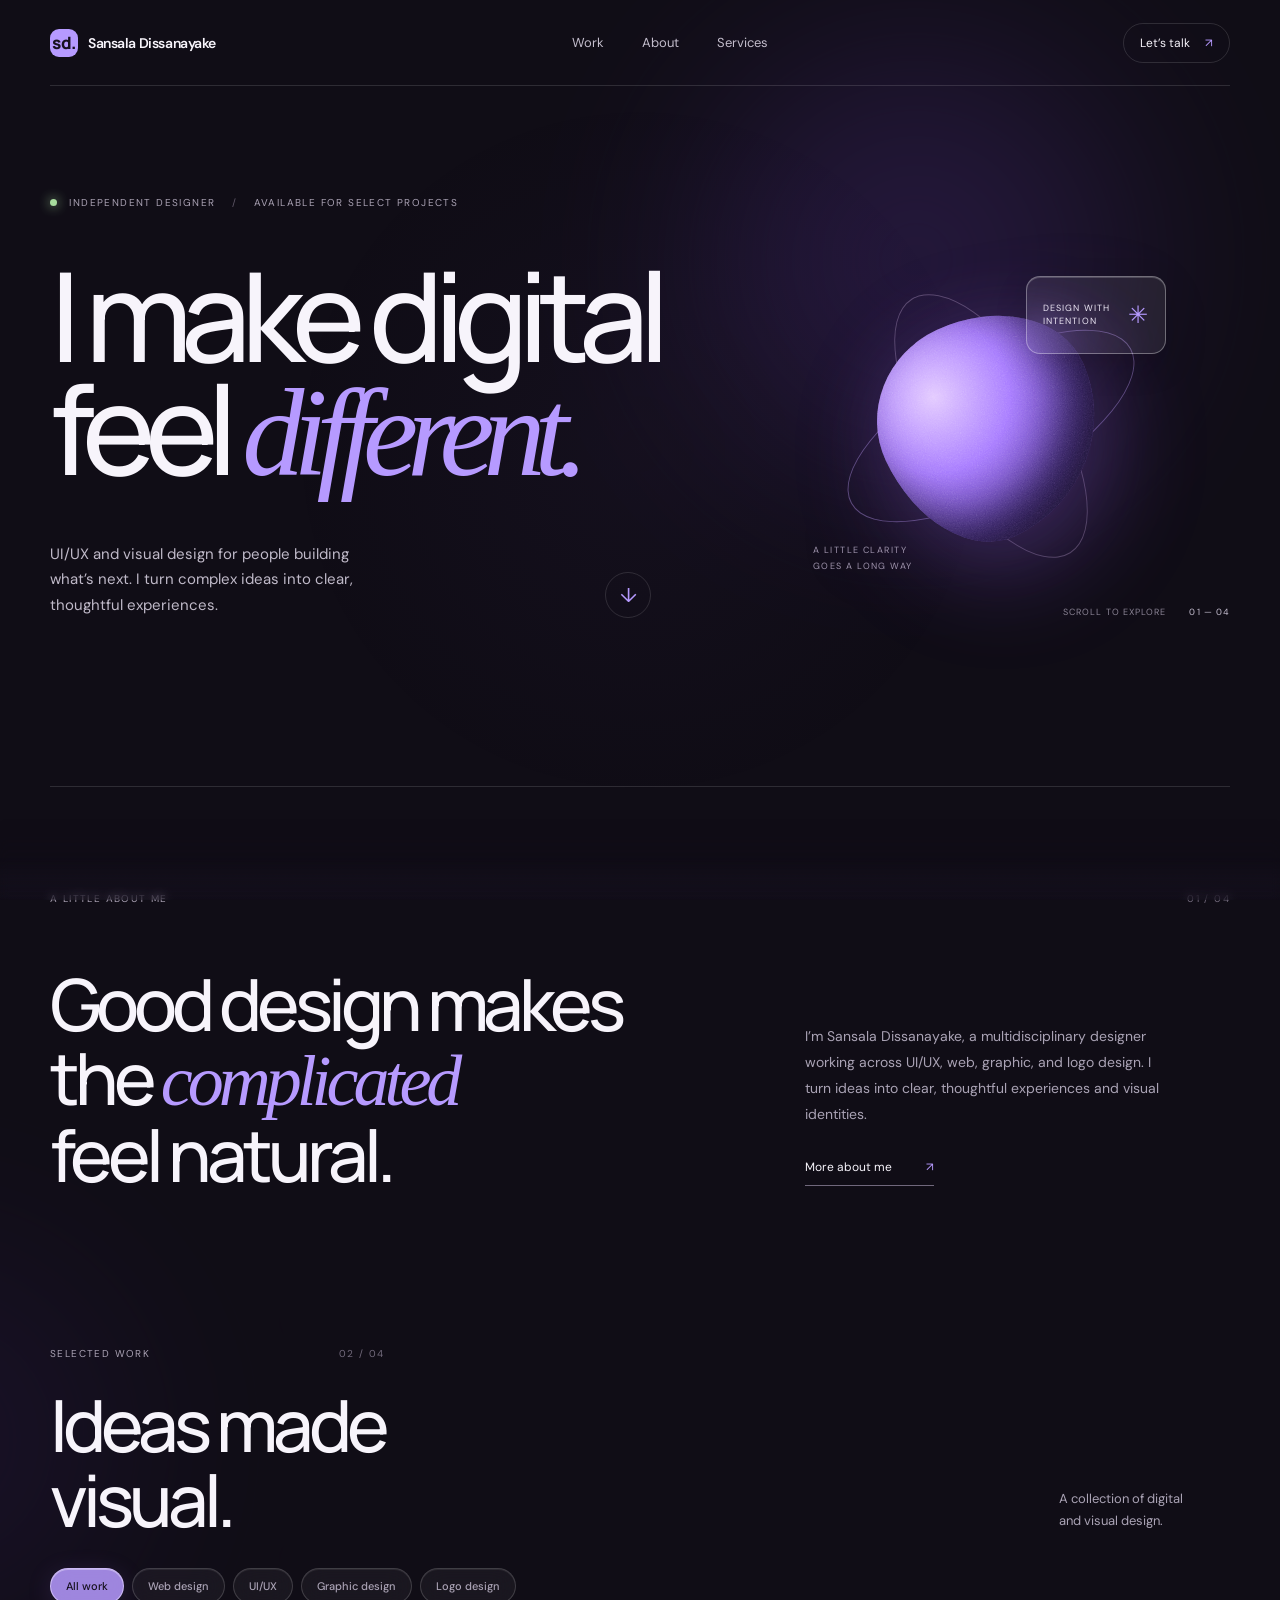
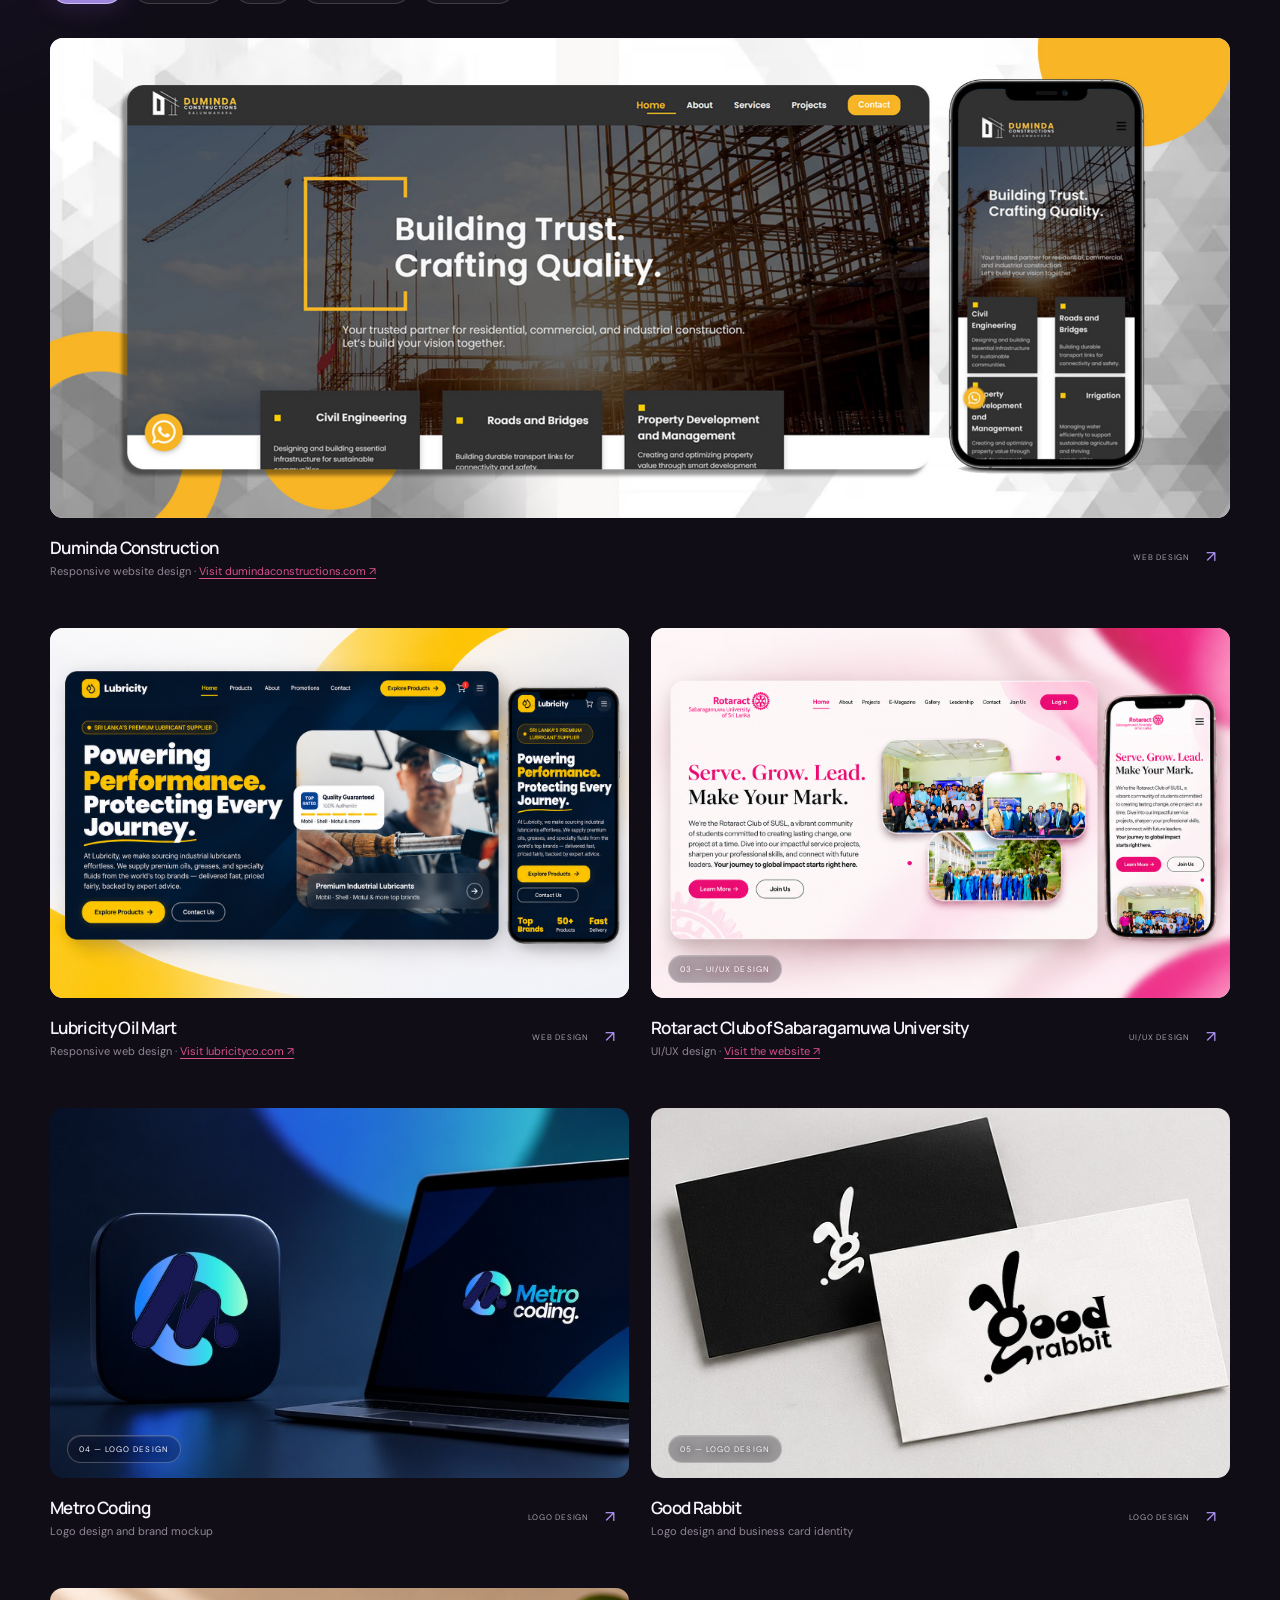
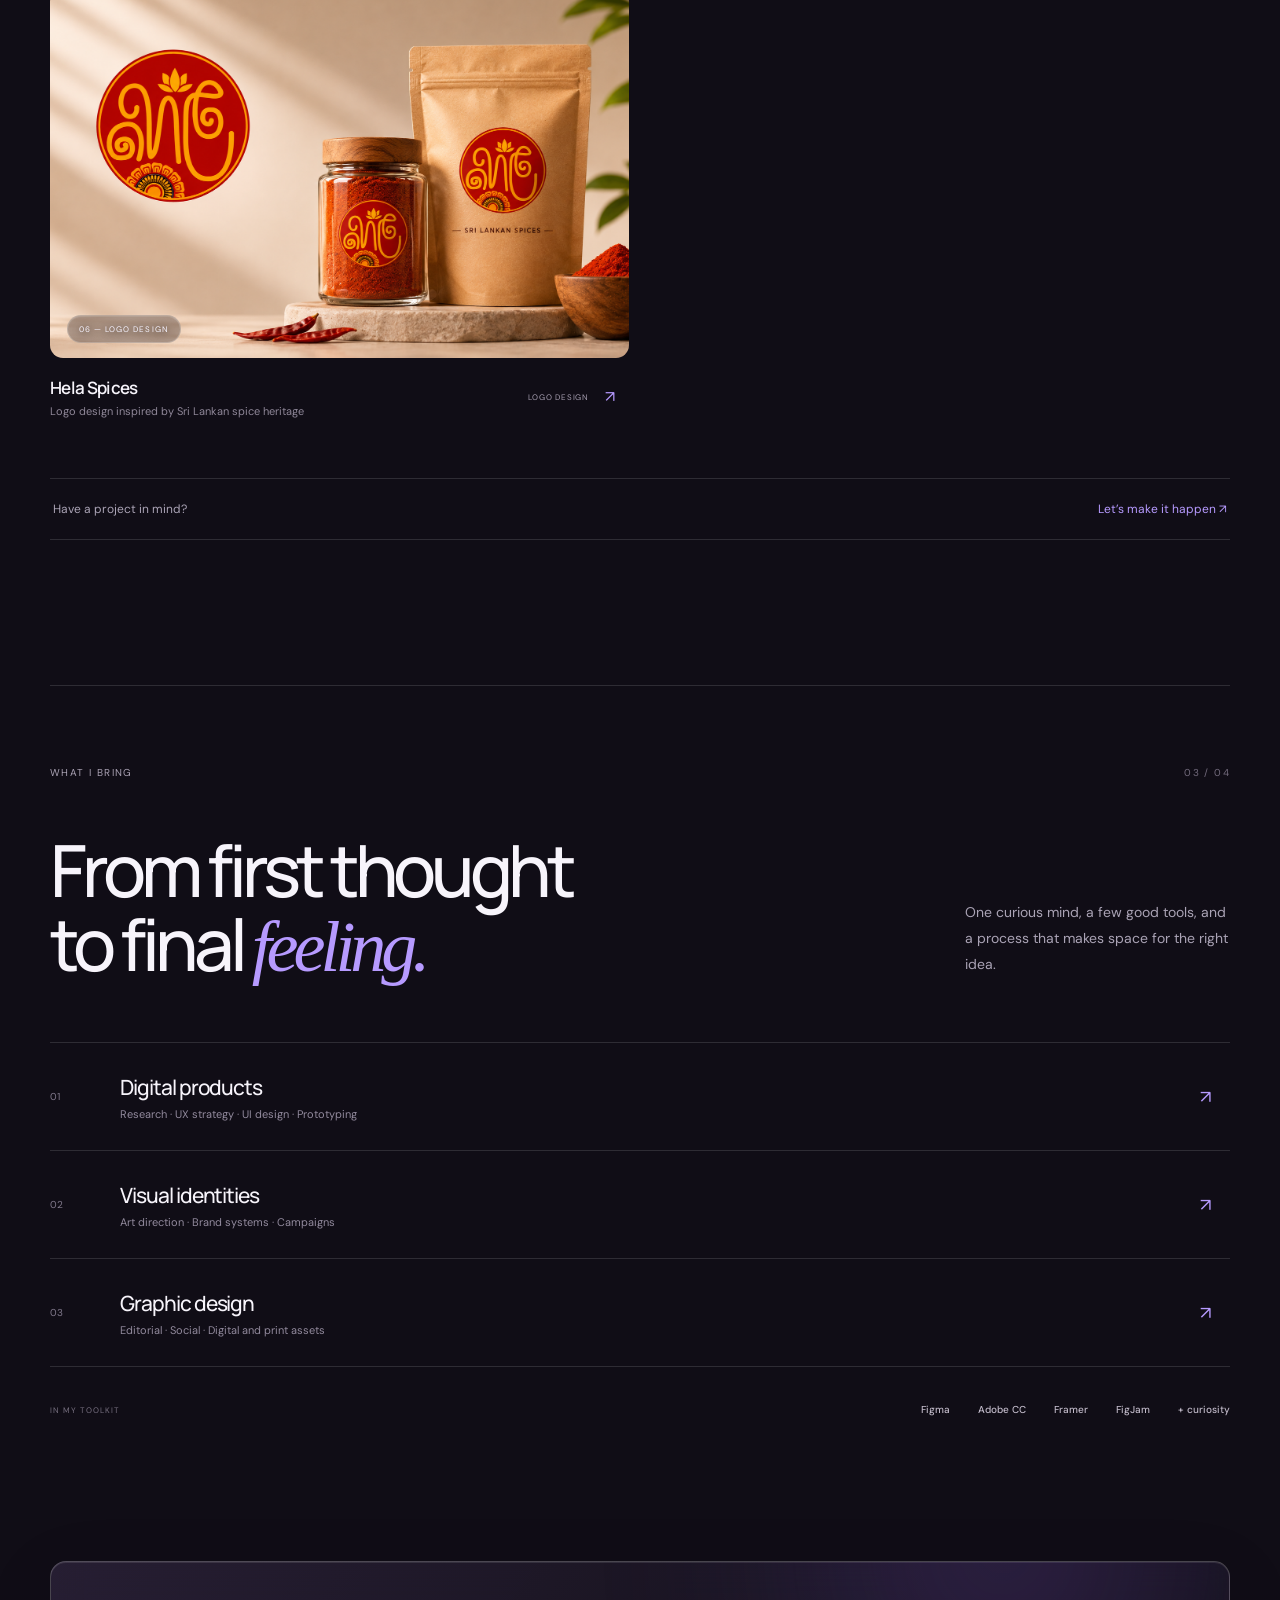
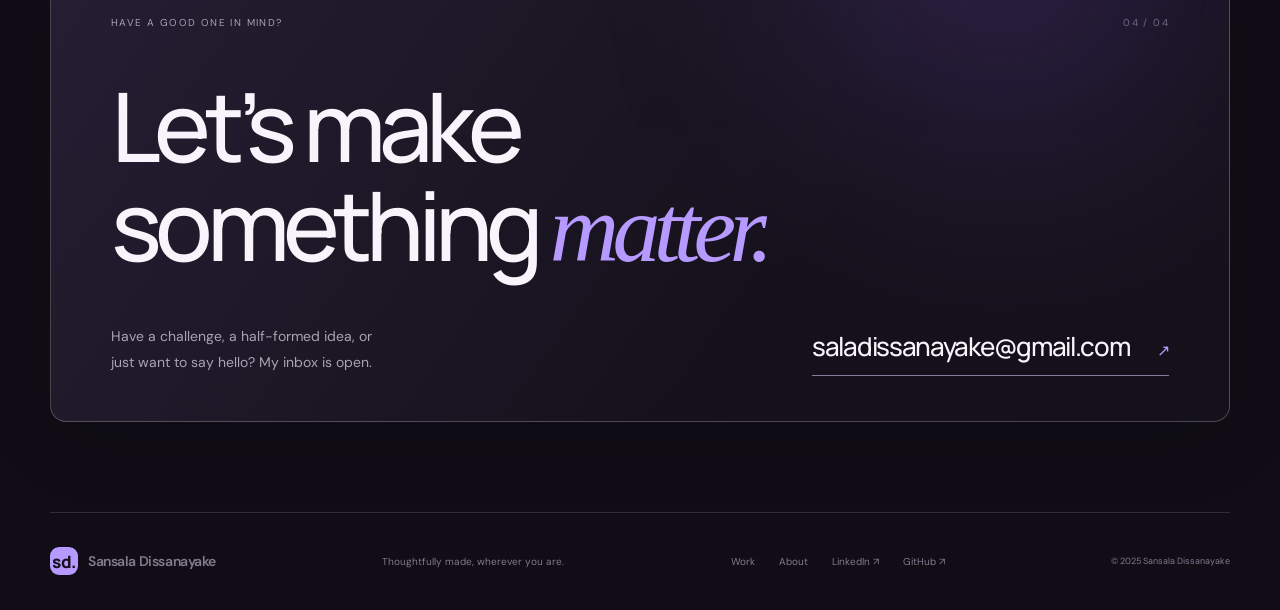
==== index.html @ 1cfeed19 "Add Sansala Dissanayake design portfolio" ====
<!doctype html>
<html lang="en">
<head>
  <meta charset="utf-8">
  <meta name="viewport" content="width=device-width, initial-scale=1">
  <meta name="theme-color" content="#100d16">
  <meta name="description" content="Sansala Dissanayake — UI/UX, web, graphic, and logo designer creating thoughtful digital experiences and visual identities.">
  <title>Sansala Dissanayake — Designer</title>
  <link rel="preconnect" href="https://fonts.googleapis.com">
  <link rel="preconnect" href="https://fonts.gstatic.com" crossorigin>
  <link href="https://fonts.googleapis.com/css2?family=DM+Sans:wght@400;500;600;700&family=Manrope:wght@400;500;600;700;800&display=swap" rel="stylesheet">
  <link rel="stylesheet" href="styles.css">
</head>
<body>
  <div class="ambient ambient-one"></div><div class="ambient ambient-two"></div>
  <div class="cursor-glow" aria-hidden="true"></div>
  <div class="bottom-glass" aria-hidden="true"></div>
  <header class="topbar">
    <a class="wordmark" href="#top" aria-label="Sansala Dissanayake home"><span class="mark">sd.</span><span>Sansala Dissanayake</span></a>
    <nav class="desktop-nav" aria-label="Main navigation"><a href="#work">Work</a><a href="about.html">About</a><a href="#services">Services</a></nav>
    <a class="contact-pill" href="mailto:saladissanayake@gmail.com">Let’s talk <span>↗</span></a>
    <button class="menu-button" aria-label="Open navigation" aria-expanded="false"><span></span><span></span></button>
  </header>

  <main id="top">
    <section class="hero wrap">
      <div class="eyebrow"><span class="status-dot"></span> Independent designer <span class="eyebrow-divider">/</span> Available for select projects</div>
      <h1>I make digital<br>feel <span class="serif-word">different.</span></h1>
      <div class="hero-bottom">
        <p class="hero-copy">UI/UX and visual design for people building what’s next. I turn complex ideas into clear, thoughtful experiences.</p>
        <a class="round-link" href="#work" aria-label="Scroll to selected work">↓</a>
        <div class="hero-index">SCROLL TO EXPLORE <span>01 — 04</span></div>
      </div>
      <div class="hero-art" aria-label="Abstract purple 3D shape">
        <div class="art-orbit orbit-a"></div><div class="art-orbit orbit-b"></div><div class="art-sphere"></div>
        <div class="glass-note"><span>DESIGN WITH<br>INTENTION</span><i>✳</i></div>
        <span class="art-caption">A LITTLE CLARITY<br>GOES A LONG WAY</span>
      </div>
    </section>

    <section class="intro wrap" id="about">
      <div class="section-kicker">A LITTLE ABOUT ME <span>01 / 04</span></div>
      <div class="intro-content"><h2>Good design makes<br>the <span>complicated</span><br>feel natural.</h2><div class="intro-text"><p>I’m Sansala Dissanayake, a multidisciplinary designer working across UI/UX, web, graphic, and logo design. I turn ideas into clear, thoughtful experiences and visual identities.</p><a class="text-link" href="about.html">More about me <span>↗</span></a></div></div>
    </section>

    <section class="work wrap" id="work">
      <div class="section-heading"><div><div class="section-kicker">SELECTED WORK <span>02 / 04</span></div><h2>Ideas made<br>visual.</h2></div><p>A collection of digital<br>and visual design.</p></div>
      <div class="work-filters" role="group" aria-label="Filter projects by category">
        <button class="filter-button active" type="button" data-filter="all" aria-pressed="true">All work</button>
        <button class="filter-button" type="button" data-filter="web" aria-pressed="false">Web design</button>
        <button class="filter-button" type="button" data-filter="uiux" aria-pressed="false">UI/UX</button>
        <button class="filter-button" type="button" data-filter="graphic" aria-pressed="false">Graphic design</button>
        <button class="filter-button" type="button" data-filter="logo" aria-pressed="false">Logo design</button>
      </div>
      <div class="project-grid">
        <article class="project project-wide" data-category="web"><div class="project-visual duminda-project"><a class="project-image-link" href="https://dumindaconstructions.com/" target="_blank" rel="noopener noreferrer" aria-label="Open Duminda Constructions website"><img src="assets/duminda-construction-mockup.jpg" alt="Responsive Duminda Construction website mockup shown on desktop and mobile"></a><span class="visual-index">01 — WEB DESIGN</span></div><div class="project-meta"><div><h3>Duminda Construction</h3><p>Responsive website design · <a class="project-description-link" href="https://dumindaconstructions.com/" target="_blank" rel="noopener noreferrer">Visit dumindaconstructions.com ↗</a></p></div><span class="project-type">WEB DESIGN</span><b class="arrow">↗</b></div></article>
        <article class="project" data-category="web"><div class="project-visual lubricity-project"><a class="project-image-link" href="https://lubricityco.com/" target="_blank" rel="noopener noreferrer" aria-label="Open Lubricity Oil Mart website"><img src="assets/lubricity-responsive-mockup.png" alt="Responsive Lubricity Oil Mart website design shown on desktop and mobile"></a><span class="visual-index">02 — WEB DESIGN</span></div><div class="project-meta"><div><h3>Lubricity Oil Mart</h3><p>Responsive web design · <a class="project-description-link" href="https://lubricityco.com/" target="_blank" rel="noopener noreferrer">Visit lubricityco.com ↗</a></p></div><span class="project-type">WEB DESIGN</span><b class="arrow">↗</b></div></article>
        <article class="project" data-category="uiux"><div class="project-visual rotaract-project"><a class="project-image-link" href="https://www.rotaractsusl.org/" target="_blank" rel="noopener noreferrer" aria-label="Open Rotaract Club of Sabaragamuwa University website"><img src="assets/rotaract-susl-mockup.png" alt="Responsive Rotaract Club of Sabaragamuwa University website design shown on desktop and mobile"></a><span class="visual-index">03 — UI/UX DESIGN</span></div><div class="project-meta"><div><h3>Rotaract Club of Sabaragamuwa University</h3><p>UI/UX design · <a class="project-description-link" href="https://www.rotaractsusl.org/" target="_blank" rel="noopener noreferrer">Visit the website ↗</a></p></div><span class="project-type">UI/UX DESIGN</span><b class="arrow">↗</b></div></article>
        <a class="project" data-category="logo" href="#contact"><div class="project-visual visual-logo metro-project"><img src="assets/metro-coding-mockup.jpg" alt="Metro Coding logo shown on an app icon and laptop"><span class="visual-index">04 — LOGO DESIGN</span></div><div class="project-meta"><div><h3>Metro Coding</h3><p>Logo design and brand mockup</p></div><span class="project-type">LOGO DESIGN</span><b class="arrow">↗</b></div></a>
        <a class="project" data-category="logo" href="#contact"><div class="project-visual visual-logo metro-project"><img src="assets/good-rabbit-mockup.jpg" alt="Good Rabbit logo shown on black and white business cards"><span class="visual-index">05 — LOGO DESIGN</span></div><div class="project-meta"><div><h3>Good Rabbit</h3><p>Logo design and business card identity</p></div><span class="project-type">LOGO DESIGN</span><b class="arrow">↗</b></div></a>
        <a class="project" data-category="logo" href="#contact"><div class="project-visual visual-logo metro-project"><img src="assets/hela-spices-mockup.png" alt="Hela Spices logo on Sri Lankan spice packaging"><span class="visual-index">06 — LOGO DESIGN</span></div><div class="project-meta"><div><h3>Hela Spices</h3><p>Logo design inspired by Sri Lankan spice heritage</p></div><span class="project-type">LOGO DESIGN</span><b class="arrow">↗</b></div></a>
      </div>
      <a class="all-work" href="mailto:saladissanayake@gmail.com">Have a project in mind? <span>Let’s make it happen ↗</span></a>
    </section>

    <section class="services wrap" id="services">
      <div class="section-kicker">WHAT I BRING <span>03 / 04</span></div><div class="services-head"><h2>From first thought<br>to final <span>feeling.</span></h2><p>One curious mind, a few good tools, and a process that makes space for the right idea.</p></div>
      <div class="service-list"><article><span class="service-num">01</span><div><h3>Digital products</h3><p>Research · UX strategy · UI design · Prototyping</p></div><span class="service-symbol">↗</span></article><article><span class="service-num">02</span><div><h3>Visual identities</h3><p>Art direction · Brand systems · Campaigns</p></div><span class="service-symbol">↗</span></article><article><span class="service-num">03</span><div><h3>Graphic design</h3><p>Editorial · Social · Digital and print assets</p></div><span class="service-symbol">↗</span></article></div>
      <div class="tool-row"><span>IN MY TOOLKIT</span><b>Figma</b><b>Adobe CC</b><b>Framer</b><b>FigJam</b><b>+ curiosity</b></div>
    </section>

    <section class="contact wrap" id="contact"><div class="contact-card"><div class="section-kicker">HAVE A GOOD ONE IN MIND? <span>04 / 04</span></div><h2>Let’s make<br>something <span>matter.</span></h2><div class="contact-bottom"><p>Have a challenge, a half-formed idea, or just want to say hello? My inbox is open.</p><a href="mailto:saladissanayake@gmail.com" class="email-link">saladissanayake@gmail.com <span>↗</span></a></div><div class="contact-glow"></div></div></section>
  </main>
  <footer class="footer wrap"><a class="wordmark" href="#top"><span class="mark">sd.</span><span>Sansala Dissanayake</span></a><span>Thoughtfully made, wherever you are.</span><div><a href="#work">Work</a><a href="about.html">About</a><a href="https://www.linkedin.com/in/sansala-dissanayake-72a195317/" target="_blank" rel="noreferrer">LinkedIn ↗</a><a href="https://github.com/sansaladissanayake" target="_blank" rel="noreferrer">GitHub ↗</a></div><small>© 2025 Sansala Dissanayake</small></footer>
  <script src="script.js"></script>
</body>
</html>
---- styles.css ----
:root{--bg:#100d16;--panel:#191521;--text:#f7f4fb;--muted:#aaa3b5;--purple:#b69aff;--line:rgba(255,255,255,.13);--page:min(1180px,calc(100% - 64px))}*{box-sizing:border-box}html{scroll-behavior:smooth}body{margin:0;background:var(--bg);color:var(--text);font-family:'DM Sans',sans-serif;overflow-x:hidden}a{color:inherit;text-decoration:none}.ambient{position:absolute;pointer-events:none;filter:blur(100px);opacity:.24;border-radius:50%;z-index:-1}.ambient-one{width:420px;height:420px;background:#653bb1;top:50px;right:12%}.ambient-two{width:380px;height:380px;background:#36205e;top:1250px;left:-260px}.wrap{width:var(--page);margin-inline:auto}.topbar{height:86px;width:var(--page);margin:auto;display:flex;align-items:center;justify-content:space-between;border-bottom:1px solid var(--line);position:relative;z-index:5}.wordmark{display:flex;align-items:center;gap:10px;font-size:14px;font-weight:600;letter-spacing:-.03em}.mark{display:grid;place-items:center;width:28px;height:28px;border-radius:9px;background:var(--purple);color:#17111f;font-family:Manrope;font-weight:800;font-size:17px}.desktop-nav{display:flex;gap:38px;color:#c3bdcc;font-size:13px}.desktop-nav a,.footer a{transition:color .2s}.desktop-nav a:hover,.footer a:hover{color:var(--purple)}.contact-pill{border:1px solid var(--line);border-radius:30px;padding:11px 16px;font-size:12px}.contact-pill span{color:var(--purple);padding-left:12px}.menu-button{display:none;background:none;border:0}.hero{min-height:700px;padding-top:110px;position:relative}.eyebrow,.section-kicker{font-size:10px;letter-spacing:.14em;color:#aaa2b4;text-transform:uppercase}.status-dot{display:inline-block;width:7px;height:7px;background:#a7dc9d;border-radius:50%;margin-right:8px;box-shadow:0 0 12px #a7dc9d}.eyebrow-divider{padding:0 12px;color:#615969}h1,h2,h3,p{margin-top:0}h1{font:500 clamp(66px,9.7vw,132px)/.91 Manrope,sans-serif;letter-spacing:-.085em;margin:50px 0 0;position:relative;z-index:2}h1 .serif-word{font-family:Georgia,serif;font-weight:400;font-style:italic;letter-spacing:-.09em;color:var(--purple)}.hero-bottom{display:grid;grid-template-columns:1fr 70px 1fr;align-items:end;margin-top:52px;position:relative;z-index:2}.hero-copy{max-width:340px;font-size:15px;line-height:1.7;color:#c0bac9;margin:0}.round-link{width:46px;height:46px;border:1px solid var(--line);border-radius:50%;display:grid;place-items:center;color:var(--purple);font-size:20px;transition:.25s}.round-link:hover{background:var(--purple);color:var(--bg);transform:translateY(3px)}.hero-index{font-size:9px;letter-spacing:.12em;color:#8b8495;text-align:right}.hero-index span{margin-left:20px;color:#c4bdcf}.hero-art{position:absolute;right:5%;top:160px;width:360px;height:360px;display:grid;place-items:center}.art-sphere{width:220px;height:220px;border-radius:46% 54% 61% 39%/44% 41% 59% 56%;background:radial-gradient(circle at 32% 27%,#e3caff,#a77bff 35%,#5837a8 68%,#251536 100%);box-shadow:inset -18px -26px 45px #120d1dbd,0 35px 100px #8051cb50;transform:rotate(-25deg);animation:morph 9s ease-in-out infinite alternate}.art-orbit{position:absolute;width:320px;height:130px;border:1px solid #c5a5ff65;border-radius:50%;transform:rotate(-29deg)}.orbit-b{transform:rotate(58deg);width:300px;height:130px;border-color:#f1d3ff45}.glass-note{position:absolute;right:5px;top:30px;width:140px;height:78px;padding:14px 16px;display:flex;justify-content:space-between;align-items:center;background:#ffffff0c;border:1px solid #ffffff28;border-radius:14px;backdrop-filter:blur(18px);font-size:9px;line-height:1.5;letter-spacing:.12em;color:#eee8f6}.glass-note i{font-style:normal;color:var(--purple);font-size:24px}.art-caption{position:absolute;bottom:32px;left:2px;color:#9f94ad;font-size:9px;line-height:1.7;letter-spacing:.16em}.intro{padding:105px 0 155px;border-top:1px solid var(--line)}.section-kicker{display:flex;justify-content:space-between}.section-kicker span{color:#736b7d}.intro-content{display:grid;grid-template-columns:1.2fr .8fr;gap:10%;margin-top:62px;align-items:end}.intro h2,.section-heading h2,.services h2,.contact h2{font:500 clamp(42px,6vw,72px)/1.03 Manrope;letter-spacing:-.07em;margin:0}.intro h2 span,.services h2 span{font-family:Georgia,serif;font-style:italic;color:var(--purple);font-weight:400}.intro-text{max-width:360px;padding-bottom:6px}.intro-text p,.services-head p,.contact-bottom p{font-size:14px;line-height:1.85;color:#aaa3b5}.text-link{font-size:12px;border-bottom:1px solid #70687c;padding-bottom:10px;display:inline-flex;gap:34px;margin-top:18px}.text-link span{color:var(--purple)}.work{padding-bottom:145px}.section-heading{display:flex;justify-content:space-between;align-items:end;margin-bottom:48px}.section-heading h2{margin-top:28px}.section-heading>p{color:#aaa3b5;font-size:13px;line-height:1.7;margin:0 4% 5px 0}.project-grid{display:grid;grid-template-columns:1fr 1fr;gap:50px 22px}.project-wide{grid-column:span 2}.project-visual{height:370px;border-radius:13px;position:relative;overflow:hidden;display:grid;place-items:center}.project-wide .project-visual{height:480px}.visual-luma{background:#d9d2c7}.luma-window{height:79%;width:83%;background:#f7f4ed;border-radius:7px;color:#302b2a;position:relative;overflow:hidden;padding:19px 26px}.mini-nav{display:flex;justify-content:space-between;font-size:8px;color:#655f5b}.mini-nav b{font:700 14px Manrope;letter-spacing:-.07em}.luma-body{position:absolute;left:10%;top:25%;z-index:1;display:flex;flex-direction:column;align-items:start}.micro-label{font-size:7px;letter-spacing:.16em;color:#827970}.luma-body>b{font:500 clamp(32px,5vw,62px)/.97 Manrope;letter-spacing:-.08em;margin:14px 0 20px}.luma-body>b i{font-family:Georgia;font-weight:400;color:#a36b4d}.mini-button{font-size:7px;border-bottom:1px solid #675b50;padding-bottom:7px}.luma-product{position:absolute;right:9%;bottom:-17%;width:44%;height:100%;background:linear-gradient(145deg,#c7bbab,#ebe4d8);border-radius:48% 48% 0 0}.vase{position:absolute;bottom:19%;background:linear-gradient(100deg,#9b8170,#cdb9a3,#8f7461);border-radius:45% 45% 20% 20%}.vase-one{width:74px;height:136px;left:19%;transform:rotate(5deg)}.vase-two{width:95px;height:180px;right:12%;background:linear-gradient(100deg,#626b4b,#a3a87b,#6c704d)}.orb{position:absolute;bottom:8%;left:48%;width:60px;height:60px;border-radius:50%;background:linear-gradient(145deg,#dfc7a3,#967859)}.visual-form{background:#b8a3e6}.form-card{background:#201b2a;width:55%;height:82%;border-radius:13px;padding:20px 22px;box-shadow:0 25px 50px #34245555;transform:rotate(-3deg);position:relative}.form-brand{font:700 15px Manrope}.form-brand span{color:var(--purple)}.form-head{font:600 25px/1.02 Manrope;letter-spacing:-.07em;margin:28px 0 21px}.form-head em{font-family:Georgia;font-weight:400;color:#c0a5ff}.balance-label{font-size:7px;letter-spacing:.1em;color:#a9a0b3}.balance-label span{float:right}.balance{font:600 20px Manrope;margin-top:4px}.balance span{font-size:11px;color:#a9a0b3}.chart{height:68px;border-bottom:1px solid #ffffff22;display:flex;align-items:end;gap:7px;padding:8px 0}.chart i{width:9%;border-radius:5px 5px 0 0;background:linear-gradient(#c6aaff,#7955b1);height:var(--h,50%)}.chart i:nth-child(2n){--h:40%}.chart i:nth-child(3n){--h:77%}.chart i:nth-child(4n){--h:61%}.chart i:nth-child(5n){--h:90%}.cards-row{display:flex;justify-content:space-between;margin-top:14px}.cards-row span{padding:7px 10px;background:#ffffff0e;border-radius:6px;font-size:7px}.visual-play{background:#e1a3b5}.play-poster{height:82%;width:55%;background:#532d65;color:#f7e7d4;display:flex;flex-direction:column;justify-content:space-between;align-items:center;padding:22px;transform:rotate(3deg);box-shadow:0 20px 50px #43234050}.poster-top{align-self:start;font:700 clamp(16px,2.2vw,27px)/.95 Manrope;letter-spacing:-.06em}.poster-flower{font-size:clamp(85px,13vw,160px);line-height:1;color:#efadce;text-shadow:8px 12px 0 #d672a1;transform:rotate(10deg)}.poster-bottom{font-size:7px;letter-spacing:.13em;align-self:end}.visual-index{position:absolute;left:17px;bottom:15px;font-size:8px;letter-spacing:.13em;color:#453d49}.visual-form .visual-index,.visual-play .visual-index{color:#fff;mix-blend-mode:difference}.project-meta{display:grid;grid-template-columns:1fr auto 24px;gap:16px;align-items:center;padding-top:18px}.project-meta h3{font:600 17px Manrope;letter-spacing:-.04em;margin-bottom:5px}.project-meta p{font-size:11px;color:#8f8798;margin:0}.project-type{font-size:8px;color:#a69eb0;letter-spacing:.1em}.arrow{font-weight:400;color:var(--purple)}.project:hover .arrow{transform:translate(3px,-3px)}.arrow{transition:transform .2s}.all-work{display:flex;justify-content:space-between;border-top:1px solid var(--line);border-bottom:1px solid var(--line);padding:22px 3px;margin-top:60px;color:#aaa3b5;font-size:12px}.all-work span{color:var(--purple)}.services{padding:80px 0 145px;border-top:1px solid var(--line)}.services-head{display:flex;justify-content:space-between;align-items:end;margin:54px 0 58px}.services-head p{max-width:265px;margin-bottom:6px}.service-list{border-top:1px solid var(--line)}.service-list article{min-height:108px;border-bottom:1px solid var(--line);display:grid;grid-template-columns:70px 1fr 30px;align-items:center}.service-num{font-size:10px;color:#827a8d}.service-list h3{font:500 21px Manrope;letter-spacing:-.05em;margin:0 0 6px}.service-list p{font-size:11px;color:#928a9d;margin:0}.service-symbol{color:var(--purple);font-size:18px}.tool-row{display:flex;gap:28px;align-items:center;margin-top:36px}.tool-row span{font-size:8px;color:#777080;letter-spacing:.13em;margin-right:auto}.tool-row b{font-size:10px;font-weight:500;color:#c1bac9}.contact{padding-bottom:90px}.contact-card{position:relative;overflow:hidden;padding:54px 60px 45px;border:1px solid #ffffff1e;border-radius:16px;background:linear-gradient(125deg,#20192b,#17131e 65%);backdrop-filter:blur(18px)}.contact h2{font-size:clamp(52px,8vw,96px);margin:48px 0 45px;position:relative;z-index:1}.contact h2 span{font-family:Georgia;font-style:italic;color:var(--purple);font-weight:400}.contact-bottom{display:flex;align-items:end;justify-content:space-between;position:relative;z-index:1}.contact-bottom p{max-width:285px;margin:0}.email-link{font:500 clamp(17px,3vw,26px) Manrope;letter-spacing:-.05em;border-bottom:1px solid #8a7a9c;padding-bottom:11px}.email-link span{color:var(--purple);padding-left:24px;font-size:16px}.contact-glow{position:absolute;width:360px;height:360px;right:4%;top:-190px;background:#845bd4;filter:blur(120px);opacity:.26;border-radius:50%}.footer{min-height:98px;border-top:1px solid var(--line);display:flex;align-items:center;justify-content:space-between;color:#827a8d;font-size:10px}.footer>div{display:flex;gap:24px}.footer small{font-size:9px}@keyframes morph{to{border-radius:57% 43% 40% 60%/52% 57% 43% 48%;transform:rotate(12deg) scale(1.04)}}@media(max-width:760px){:root{--page:calc(100% - 40px)}.topbar{height:72px}.desktop-nav{display:none;position:absolute;top:71px;left:0;right:0;background:#17131e;padding:22px;flex-direction:column;gap:20px;border:1px solid var(--line);border-radius:0 0 12px 12px}.desktop-nav.open{display:flex}.contact-pill{margin-left:auto;margin-right:17px}.menu-button{display:flex;flex-direction:column;gap:5px;padding:9px}.menu-button span{width:18px;height:1px;background:white}.hero{min-height:740px;padding-top:83px}.hero-art{top:340px;right:50%;transform:translateX(50%) scale(.83)}h1{font-size:clamp(58px,14vw,100px);margin-top:38px}.hero-bottom{grid-template-columns:1fr 55px;margin-top:35px;gap:12px}.hero-index{display:none}.hero-copy{font-size:13px}.intro{padding:75px 0 100px}.intro-content{grid-template-columns:1fr;gap:30px;margin-top:42px}.intro h2,.section-heading h2,.services h2{font-size:clamp(44px,11vw,65px)}.intro-text{max-width:460px}.section-heading{align-items:start}.section-heading>p{display:none}.project-grid{grid-template-columns:1fr;gap:35px}.project-wide{grid-column:auto}.project-visual,.project-wide .project-visual{height:340px}.luma-window{width:90%;height:75%}.luma-body>b{font-size:42px}.form-card{width:62%}.play-poster{width:60%}.project-meta{grid-template-columns:1fr 22px}.project-type{grid-column:1;grid-row:2}.arrow{grid-column:2;grid-row:1}.all-work{gap:18px}.services{padding:65px 0 95px}.services-head{display:block;margin:42px 0}.services-head p{margin-top:22px}.service-list article{grid-template-columns:38px 1fr 22px;min-height:100px}.service-list h3{font-size:18px}.service-list p{max-width:260px;line-height:1.5}.tool-row{gap:15px;flex-wrap:wrap}.tool-row span{width:100%}.contact{padding-bottom:55px}.contact-card{padding:35px 25px 30px}.contact h2{font-size:clamp(54px,13vw,82px);margin:55px 0 45px}.contact-bottom{display:block}.contact-bottom p{margin-bottom:25px}.email-link{font-size:18px}.footer{padding:24px 0;display:grid;grid-template-columns:1fr 1fr;gap:22px}.footer>span{justify-self:end;text-align:right}.footer>div{gap:15px}.footer small{justify-self:end}}@media(prefers-reduced-motion:reduce){*,*::before,*::after{scroll-behavior:auto!important;animation-duration:.01ms!important;animation-iteration-count:1!important;transition-duration:.01ms!important}}

/* Fine grain, pointer glow, and restrained interface motion */
body::before{content:"";position:fixed;inset:-50%;z-index:20;pointer-events:none;opacity:.075;background-image:url("data:image/svg+xml,%3Csvg viewBox='0 0 180 180' xmlns='http://www.w3.org/2000/svg'%3E%3Cfilter id='n'%3E%3CfeTurbulence type='fractalNoise' baseFrequency='.92' numOctaves='3' stitchTiles='stitch'/%3E%3C/filter%3E%3Crect width='100%25' height='100%25' filter='url(%23n)' opacity='.55'/%3E%3C/svg%3E");transform:translateZ(0);animation:grain-shift .22s steps(2) infinite}
body::after{content:"";position:fixed;inset:0;z-index:-1;pointer-events:none;opacity:.35;background:radial-gradient(520px circle at var(--pointer-x,75%) var(--pointer-y,18%),#7952bd20,transparent 68%);transition:opacity .4s}
.cursor-glow{position:fixed;left:0;top:0;width:18px;height:18px;border-radius:50%;z-index:19;pointer-events:none;opacity:0;background:#d9c4ff;border:1px solid #ffffffa8;box-shadow:0 0 24px 7px #a77aff66;transform:translate(-50%,-50%);transition:width .25s,height .25s,opacity .25s,background .25s;mix-blend-mode:screen}
.cursor-glow.visible{opacity:.8}.cursor-glow.hovering{width:34px;height:34px;background:#b797f088;border-color:#e6d8ff}
.hero-art{filter:drop-shadow(0 0 36px #9b70e41c)}.art-sphere{animation:morph 9s ease-in-out infinite alternate,soft-pulse 5s ease-in-out infinite}.glass-note{animation:float-note 6s ease-in-out infinite}
.project-visual{transition:transform .55s cubic-bezier(.2,.7,.2,1),box-shadow .55s}.project:hover .project-visual{transform:translateY(-5px);box-shadow:0 24px 65px #0003}.project-visual>*:not(.visual-index){transition:transform .6s cubic-bezier(.2,.7,.2,1)}.project:hover .luma-window{transform:scale(1.018)}.project:hover .form-card{transform:rotate(-1deg) translateY(-3px)}.project:hover .play-poster{transform:rotate(1deg) scale(1.025)}
.service-list article{transition:padding .3s,background .3s}.service-list article:hover{padding-inline:12px;background:linear-gradient(90deg,#b69aff0c,transparent)}.service-list article:hover .service-symbol{transform:translate(3px,-3px)}.service-symbol{transition:transform .25s}
.contact-card{isolation:isolate}.contact-glow{animation:contact-glow 9s ease-in-out infinite alternate}
.reveal{opacity:0;transform:translateY(22px);transition:opacity .75s ease,transform .75s cubic-bezier(.2,.7,.2,1)}.reveal.revealed{opacity:1;transform:translateY(0)}
@keyframes grain-shift{0%{transform:translate(0,0)}25%{transform:translate(1%,-1%)}50%{transform:translate(-1%,1%)}75%{transform:translate(1%,1%)}100%{transform:translate(-1%,-1%)}}
@keyframes soft-pulse{0%,100%{filter:brightness(1)}50%{filter:brightness(1.12)}}
@keyframes float-note{0%,100%{transform:translateY(0) rotate(0)}50%{transform:translateY(-8px) rotate(1deg)}}
@keyframes contact-glow{0%{transform:translate(0,0) scale(.9);opacity:.18}100%{transform:translate(-55px,25px) scale(1.2);opacity:.34}}
@media(max-width:760px){.cursor-glow{display:none}.hero-art{filter:none}}
@media(prefers-reduced-motion:reduce){body::before,.art-sphere,.glass-note,.contact-glow{animation:none!important}.reveal{opacity:1;transform:none;transition:none}.project-visual,.project-visual>*{transition:none!important}}

/* Keep the grain inside the hero artwork, like a textured light field. */
body::before{display:none}
.art-sphere{position:relative;isolation:isolate;overflow:hidden}
.art-sphere::after{content:"";position:absolute;inset:-3%;border-radius:inherit;pointer-events:none;opacity:.62;background-image:url("data:image/svg+xml,%3Csvg viewBox='0 0 220 220' xmlns='http://www.w3.org/2000/svg'%3E%3Cfilter id='grain'%3E%3CfeTurbulence type='fractalNoise' baseFrequency='.78' numOctaves='3' seed='7' stitchTiles='stitch'/%3E%3CfeColorMatrix type='saturate' values='0'/%3E%3CfeComponentTransfer%3E%3CfeFuncA type='table' tableValues='0 .92'/%3E%3C/feComponentTransfer%3E%3C/filter%3E%3Crect width='100%25' height='100%25' filter='url(%23grain)'/%3E%3C/svg%3E");background-size:190px 190px;mix-blend-mode:soft-light}
.cursor-glow{width:104px;height:104px;border:0;background:radial-gradient(circle,#d9c4ff55 0%,#a77aff24 36%,#8f65d000 74%);box-shadow:none;filter:blur(9px);mix-blend-mode:screen;transition:width .4s ease,height .4s ease,opacity .4s ease,filter .4s ease}
.cursor-glow.visible{opacity:.9}.cursor-glow.hovering{width:140px;height:140px;background:radial-gradient(circle,#d9c4ff66 0%,#a77aff2e 38%,#8f65d000 75%);filter:blur(12px)}
@media(max-width:760px){.cursor-glow{display:none}}
@media(prefers-reduced-motion:reduce){.cursor-glow{display:none}.art-sphere::after{opacity:.48}}
.work-filters{display:flex;flex-wrap:wrap;gap:8px;margin:-17px 0 34px}
.filter-button{border:1px solid var(--line);background:#ffffff05;color:#aaa3b5;border-radius:24px;padding:10px 15px;font:500 11px 'DM Sans',sans-serif;cursor:pointer;transition:background .25s,color .25s,border-color .25s,transform .25s}
.filter-button:hover{border-color:#b69aff80;color:#f7f4fb;transform:translateY(-2px)}
.filter-button.active{background:#b69aff;color:#17111f;border-color:#b69aff}
.project.filtered-out{display:none}
.visual-logo{background:linear-gradient(135deg,#dfd2ff,#b99bdf)}
.logo-board{width:58%;height:76%;background:#f2ede4;color:#2d2836;border-radius:4px;display:flex;align-items:center;justify-content:center;flex-direction:column;box-shadow:0 22px 60px #39255840;position:relative}
.logo-small{position:absolute;top:15px;left:16px;font-size:7px;letter-spacing:.13em;color:#847b8d}
.logo-mark{font:800 clamp(62px,9vw,112px)/.9 Manrope;letter-spacing:-.13em;color:#5d3c80;position:relative}
.logo-mark span{font-size:.25em;vertical-align:top;color:#c37caa;letter-spacing:0;margin-left:3px}
.logo-board>b{font:600 11px Manrope;letter-spacing:.2em;margin-top:16px}.logo-board>small{font-size:7px;letter-spacing:.17em;color:#958b9d;margin-top:7px}
@media(max-width:760px){.work-filters{margin:0 0 27px;gap:7px}.filter-button{padding:9px 12px;font-size:10px}.logo-board{width:67%}}
.metro-project{background:#071226}.metro-project img{width:100%;height:100%;object-fit:cover;display:block;transition:transform .65s cubic-bezier(.2,.7,.2,1)}.project:hover .metro-project img{transform:scale(1.035)}.metro-project .visual-index{color:#f6f3ff;text-shadow:0 1px 8px #000}
.rotaract-project{background:#f6d9e8}.project-image-link{position:absolute;inset:0;display:block;z-index:1}.project-image-link img{display:block;width:100%;height:100%;object-fit:cover;transition:transform .65s cubic-bezier(.2,.7,.2,1)}.project:hover .project-image-link img{transform:scale(1.035)}.rotaract-project .visual-index{z-index:2;pointer-events:none;color:#fff;text-shadow:0 1px 8px #70204a}.project-description-link{color:#d95091;text-decoration:underline;text-underline-offset:3px}
.lubricity-project{background:#f5f1e5}
.duminda-project{background:#eee}.duminda-project>img{width:100%;height:100%;display:block;object-fit:cover;transition:transform .65s cubic-bezier(.2,.7,.2,1)}.project:hover .duminda-project>img{transform:scale(1.035)}.duminda-project .visual-index{color:#fff;text-shadow:0 1px 8px #000}
.cursor-glow{z-index:0}.wrap{position:relative;z-index:1}.topbar{z-index:5}
.bottom-glass{position:fixed;left:0;right:0;bottom:0;height:64px;z-index:4;pointer-events:none;backdrop-filter:blur(16px);-webkit-backdrop-filter:blur(16px);background:linear-gradient(180deg,rgba(16,13,22,0),rgba(16,13,22,.48));border-top:1px solid rgba(255,255,255,.035);mask-image:linear-gradient(180deg,transparent 0%,#000 70%);-webkit-mask-image:linear-gradient(180deg,transparent 0%,#000 70%)}
@media(max-width:760px){.bottom-glass{height:46px;backdrop-filter:blur(12px);-webkit-backdrop-filter:blur(12px)}}
.bottom-glass{height:100px;border:0;background:linear-gradient(180deg,rgba(16,13,22,0) 0%,rgba(16,13,22,.025) 20%,rgba(16,13,22,.11) 58%,rgba(16,13,22,.3) 100%);mask-image:linear-gradient(180deg,transparent 0%,rgba(0,0,0,.05) 14%,rgba(0,0,0,.22) 38%,#000 100%);-webkit-mask-image:linear-gradient(180deg,transparent 0%,rgba(0,0,0,.05) 14%,rgba(0,0,0,.22) 38%,#000 100%);backdrop-filter:blur(10px);-webkit-backdrop-filter:blur(10px)}
@media(max-width:760px){.bottom-glass{height:72px}}
.visual-index{padding:8px 11px;border:1px solid rgba(255,255,255,.24);border-radius:999px;background:rgba(16,13,22,.32);backdrop-filter:blur(12px) saturate(125%);-webkit-backdrop-filter:blur(12px) saturate(125%);color:#f7f4fb;text-shadow:0 1px 5px rgba(0,0,0,.3);box-shadow:inset 0 1px 0 rgba(255,255,255,.12)}
.filter-button{background:rgba(255,255,255,.045);backdrop-filter:blur(12px);-webkit-backdrop-filter:blur(12px);border-color:rgba(255,255,255,.17);box-shadow:inset 0 1px 0 rgba(255,255,255,.08)}.filter-button.active{background:rgba(182,154,255,.86);border-color:rgba(220,202,255,.78);box-shadow:0 5px 24px rgba(143,101,208,.18),inset 0 1px 0 rgba(255,255,255,.35)}
.contact-card{background:linear-gradient(125deg,rgba(47,37,62,.72),rgba(23,19,30,.74) 65%);border-color:rgba(255,255,255,.22);box-shadow:inset 0 1px 0 rgba(255,255,255,.1),0 20px 70px rgba(0,0,0,.12)}
.glass-note{background:rgba(255,255,255,.075);border-color:rgba(255,255,255,.34);box-shadow:inset 0 1px 0 rgba(255,255,255,.18),0 12px 32px rgba(10,7,18,.16)}
.about-hero{min-height:675px;padding-top:92px;position:relative}.about-hero-grid{display:grid;grid-template-columns:1fr 1fr;align-items:center;gap:5%;min-height:460px}.about-title h1{margin:0;font-size:clamp(74px,10vw,128px)}.about-lede{max-width:420px;margin:28px 0 0;color:#bdb5c8;font-size:16px;line-height:1.8}.about-art{height:370px;position:relative;display:grid;place-items:center}.about-art::before{content:"";position:absolute;width:280px;height:280px;border-radius:50%;background:#7650b8;filter:blur(100px);opacity:.28}.about-art-orbit{position:absolute;width:330px;height:135px;border:1px solid #c5a5ff65;border-radius:50%;transform:rotate(-34deg)}.about-art-core{width:205px;height:205px;border-radius:47% 53% 58% 42%/43% 42% 58% 57%;background:radial-gradient(circle at 30% 25%,#e2caff,#ab7eff 36%,#6947ae 72%,#30203f);box-shadow:inset -18px -24px 40px #100d1677,0 28px 80px #8153c544;display:grid;place-items:center;position:relative;transform:rotate(-12deg);animation:morph 9s ease-in-out infinite alternate}.about-art-core span{font:700 63px Manrope;letter-spacing:-.1em;color:#f5edff;transform:rotate(12deg)}.about-art-core i{position:absolute;right:16px;top:18px;font-style:normal;font-size:27px;color:#e1c8ff}.about-glass-label{position:absolute;right:2%;top:14%;padding:14px 17px;border:1px solid #ffffff36;border-radius:14px;background:#ffffff12;backdrop-filter:blur(16px);font-size:9px;line-height:1.6;letter-spacing:.12em}.about-art-caption{position:absolute;bottom:8%;left:6%;font-size:9px;letter-spacing:.15em;color:#a49aae}.about-scroll{display:flex;justify-content:space-between;align-items:center;border-top:1px solid var(--line);padding:16px 2px;color:#8e869a;font-size:9px;letter-spacing:.13em}.about-scroll span{font-size:17px;color:var(--purple)}
.about-story,.about-capabilities,.about-principles{padding:108px 0;border-top:1px solid var(--line)}.about-story-grid{display:grid;grid-template-columns:1fr .82fr;gap:9%;align-items:start;margin-top:55px}.about-story h2{font:500 clamp(44px,6vw,72px)/1.03 Manrope;letter-spacing:-.07em;margin:0}.about-story h2 span{font-family:Georgia,serif;font-style:italic;color:var(--purple);font-weight:400}.about-copy{max-width:470px}.about-copy p{font-size:14px;line-height:1.9;color:#aaa3b5;margin:0 0 18px}.capability-grid{display:grid;grid-template-columns:1fr 1fr;gap:13px;margin-top:50px}.capability-card{position:relative;min-height:220px;padding:25px 24px;border:1px solid #ffffff19;border-radius:13px;background:linear-gradient(140deg,#ffffff0b,#ffffff03);backdrop-filter:blur(14px);box-shadow:inset 0 1px 0 #ffffff0d;transition:transform .3s,border-color .3s}.capability-card:hover{transform:translateY(-4px);border-color:#b69aff55}.capability-card>span{font-size:9px;letter-spacing:.12em;color:#9b91a8}.capability-card h3{font:500 23px Manrope;letter-spacing:-.05em;margin:30px 0 10px}.capability-card p{max-width:420px;color:#aaa3b5;font-size:12px;line-height:1.7;margin-bottom:20px}.capability-card b{font-size:9px;color:#c4b8d4;font-weight:500;letter-spacing:.02em}.principle-list{margin-top:42px;border-top:1px solid var(--line)}.principle-list article{min-height:105px;padding:18px 0;border-bottom:1px solid var(--line);display:grid;grid-template-columns:55px 1fr 30px;align-items:center}.principle-list article>span{font-size:10px;color:#8d8498}.principle-list h3{font:500 19px Manrope;letter-spacing:-.04em;margin:0 0 5px}.principle-list p{font-size:11px;color:#9991a2;margin:0}.principle-list article>b{font-weight:400;color:var(--purple)}
@media(max-width:760px){.about-hero{min-height:0;padding-top:70px}.about-hero-grid{grid-template-columns:1fr;gap:0;min-height:0}.about-title h1{font-size:clamp(70px,16vw,105px);margin-top:42px}.about-lede{font-size:14px}.about-art{height:320px;margin-top:5px}.about-art-core{width:175px;height:175px}.about-art-orbit{width:280px}.about-scroll{margin-top:10px}.about-story,.about-capabilities,.about-principles{padding:75px 0}.about-story-grid{grid-template-columns:1fr;gap:30px;margin-top:42px}.about-story h2{font-size:clamp(44px,11vw,65px)}.capability-grid{grid-template-columns:1fr;margin-top:35px}.capability-card{min-height:190px}.principle-list{margin-top:30px}.principle-list article{grid-template-columns:36px 1fr 22px;gap:4px}.principle-list h3{font-size:17px}.principle-list p{max-width:280px;line-height:1.5}}
.profile-intro{padding:36px 0 62px}.profile-kicker{border-bottom:1px solid var(--line);padding:0 0 15px;display:flex;justify-content:space-between;color:#8e869a;font-size:9px;letter-spacing:.14em}.profile-grid{display:grid;grid-template-columns:.72fr 1.28fr;gap:10%;align-items:center;padding:66px 4% 10px}.profile-monogram{width:min(280px,100%);aspect-ratio:1;border-radius:50%;margin:auto;position:relative;display:grid;place-items:center;background:radial-gradient(circle at 33% 28%,#e2caff,#a77bff 37%,#53358e 74%,#241b31);box-shadow:inset -22px -30px 55px #100d1677,0 30px 90px #8e63c63d;color:#f7f1ff;transform:rotate(-8deg)}.profile-monogram::before,.profile-monogram::after{content:"";position:absolute;border:1px solid #d9c5ff66;border-radius:50%;inset:-15px;transform:rotate(32deg) scaleY(.36)}.profile-monogram::after{inset:-29px;transform:rotate(-34deg) scaleY(.35);border-color:#ffffff35}.profile-monogram>span{font:700 92px Manrope;letter-spacing:-.12em}.profile-monogram i{position:absolute;right:20%;top:19%;font-style:normal;color:#f0d5ff;font-size:27px}.profile-monogram small{position:absolute;left:-20px;bottom:20px;font-size:8px;line-height:1.6;letter-spacing:.15em;color:#c3b3da;transform:rotate(8deg)}.profile-copy h1{font:500 clamp(54px,7vw,86px)/.98 Manrope;letter-spacing:-.075em;margin:0 0 24px}.profile-copy h1 em{font-family:Georgia,serif;font-weight:400;color:var(--purple)}.profile-copy>p{max-width:565px;color:#b6afc1;font-size:14px;line-height:1.85}.profile-work-link{display:inline-flex;gap:35px;margin-top:13px;padding-bottom:10px;border-bottom:1px solid #756b83;font-size:12px}.profile-work-link span{color:var(--purple)}.profile-details{display:grid;grid-template-columns:1fr 1fr;gap:12px;padding-bottom:58px}.profile-detail{min-height:200px;padding:24px 25px;border:1px solid #ffffff1a;border-radius:13px;background:linear-gradient(140deg,#ffffff09,#ffffff02)}.detail-index{font-size:8px;letter-spacing:.14em;color:#90869e}.profile-detail h2{font:500 24px Manrope;letter-spacing:-.05em;margin:29px 0 11px}.profile-detail>p{max-width:460px;color:#aaa3b5;font-size:12px;line-height:1.75;margin:0}.profile-skills{grid-column:span 2;min-height:165px}.profile-skills h2{margin:19px 0 13px}.skill-tags{display:flex;flex-wrap:wrap;gap:7px;margin-bottom:12px}.skill-tags span{border:1px solid #ffffff20;border-radius:20px;padding:7px 11px;color:#d2c8dd;font-size:10px;background:#ffffff08;backdrop-filter:blur(10px)}.profile-contact{border-top:1px solid var(--line);padding:24px 0 58px;display:flex;justify-content:space-between;align-items:center}.profile-contact p{margin:0;color:#aaa3b5;font-size:12px}.profile-contact>a{font:500 18px Manrope;border-bottom:1px solid #8d7e9c;padding-bottom:9px}.profile-contact>a span{color:var(--purple);margin-left:20px}
@media(max-width:760px){.profile-intro{padding-top:28px;padding-bottom:40px}.profile-kicker{font-size:8px}.profile-grid{grid-template-columns:1fr;gap:43px;padding:50px 3% 0}.profile-monogram{width:190px}.profile-monogram>span{font-size:69px}.profile-monogram small{left:-18px;bottom:10px}.profile-copy h1{font-size:clamp(54px,13vw,76px)}.profile-copy>p{font-size:13px}.profile-details{grid-template-columns:1fr;padding-bottom:40px}.profile-detail{min-height:170px;padding:21px}.profile-skills{grid-column:auto;min-height:180px}.profile-contact{padding-bottom:45px;gap:20px}.profile-contact>a{font-size:16px;white-space:nowrap}}
body{display:grid;grid-template-rows:auto 1fr auto;min-height:100vh}body>main{flex:unset;min-height:0}body>footer{flex-shrink:unset}
.profile-detail:nth-child(2){transition-delay:.1s}.profile-detail:nth-child(3){transition-delay:.18s}.profile-contact{transition-delay:.08s}
.bottom-glass{height:82px;border:0;backdrop-filter:blur(4px) saturate(135%);-webkit-backdrop-filter:blur(4px) saturate(135%);background:linear-gradient(180deg,rgba(204,184,255,0) 0%,rgba(204,184,255,.012) 28%,rgba(204,184,255,.035) 65%,rgba(26,21,36,.2) 100%);mask-image:linear-gradient(180deg,transparent 0%,rgba(0,0,0,.03) 22%,rgba(0,0,0,.18) 52%,rgba(0,0,0,.62) 82%,#000 100%);-webkit-mask-image:linear-gradient(180deg,transparent 0%,rgba(0,0,0,.03) 22%,rgba(0,0,0,.18) 52%,rgba(0,0,0,.62) 82%,#000 100%)}
@media(max-width:760px){.bottom-glass{height:62px;backdrop-filter:blur(3px) saturate(130%);-webkit-backdrop-filter:blur(3px) saturate(130%)}}
body{min-height:100vh;display:flex;flex-direction:column}body>main{flex:1 0 auto}body>footer{flex-shrink:0}
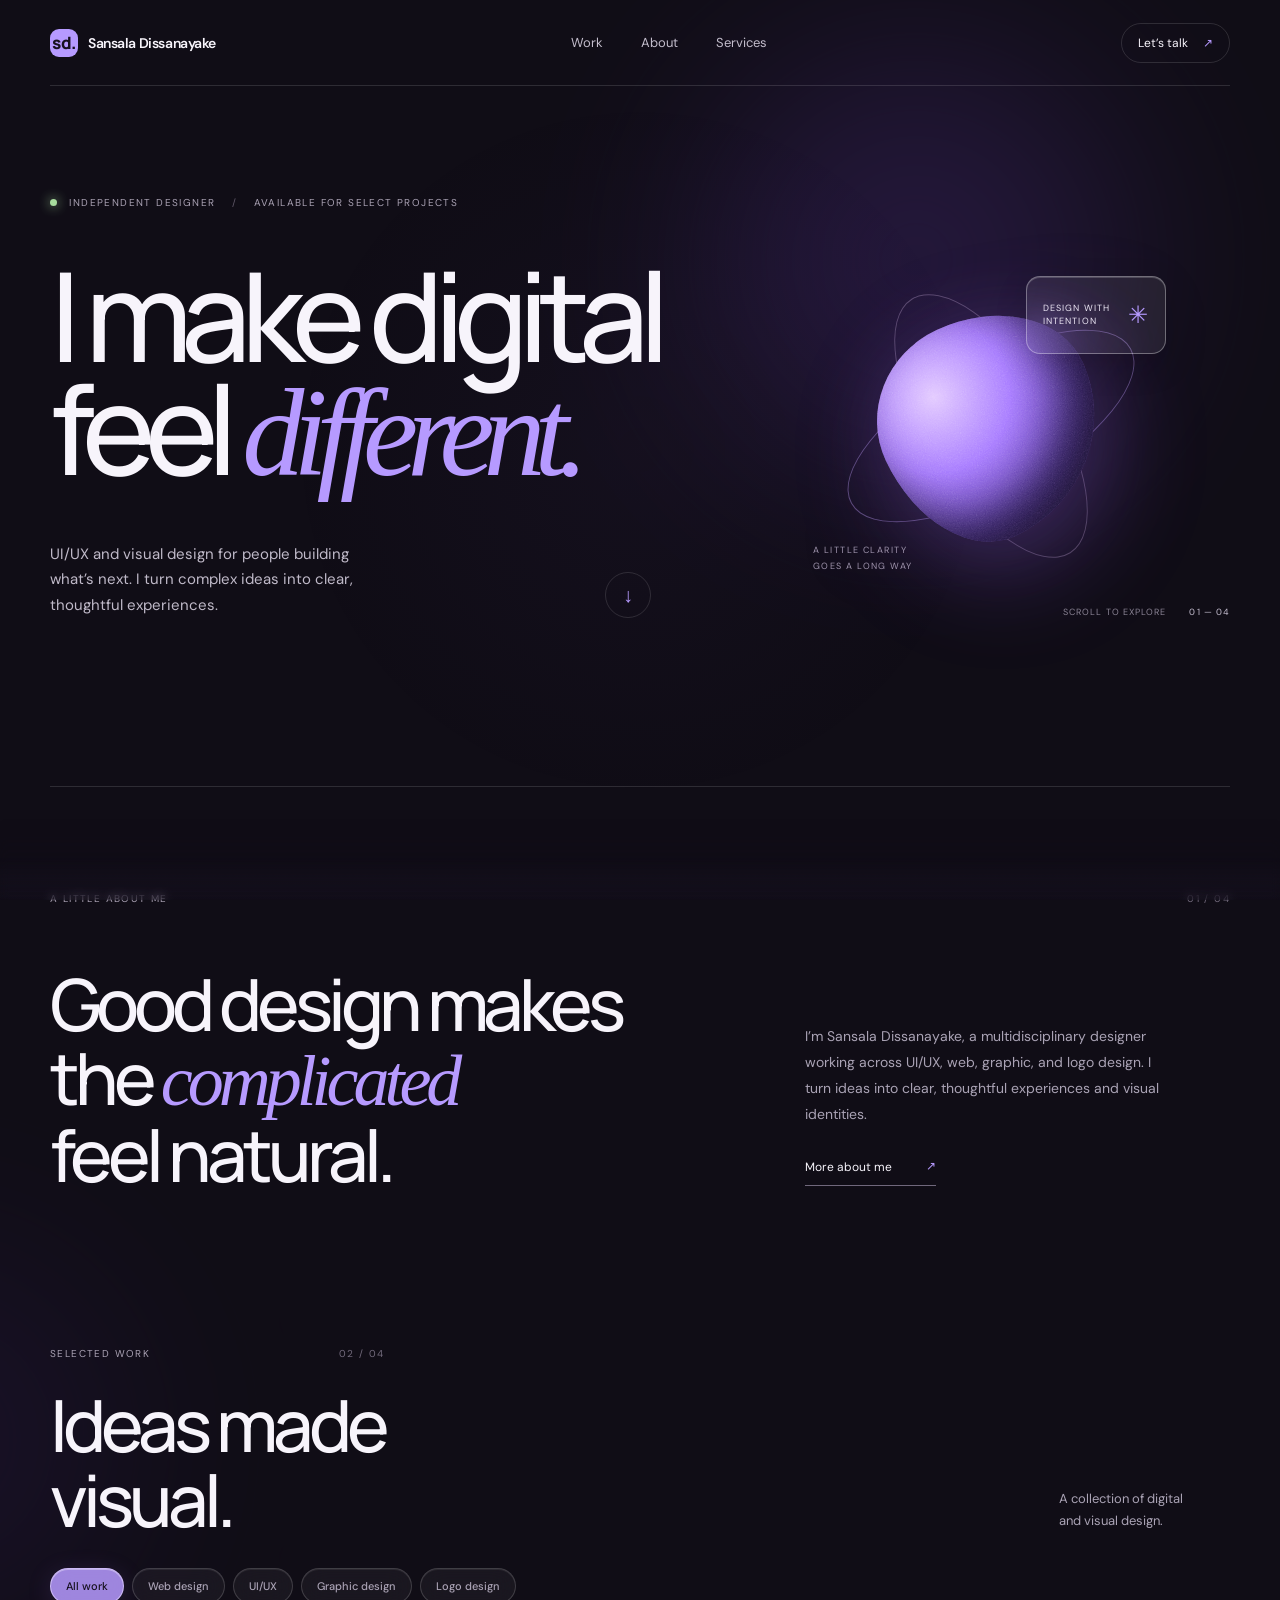
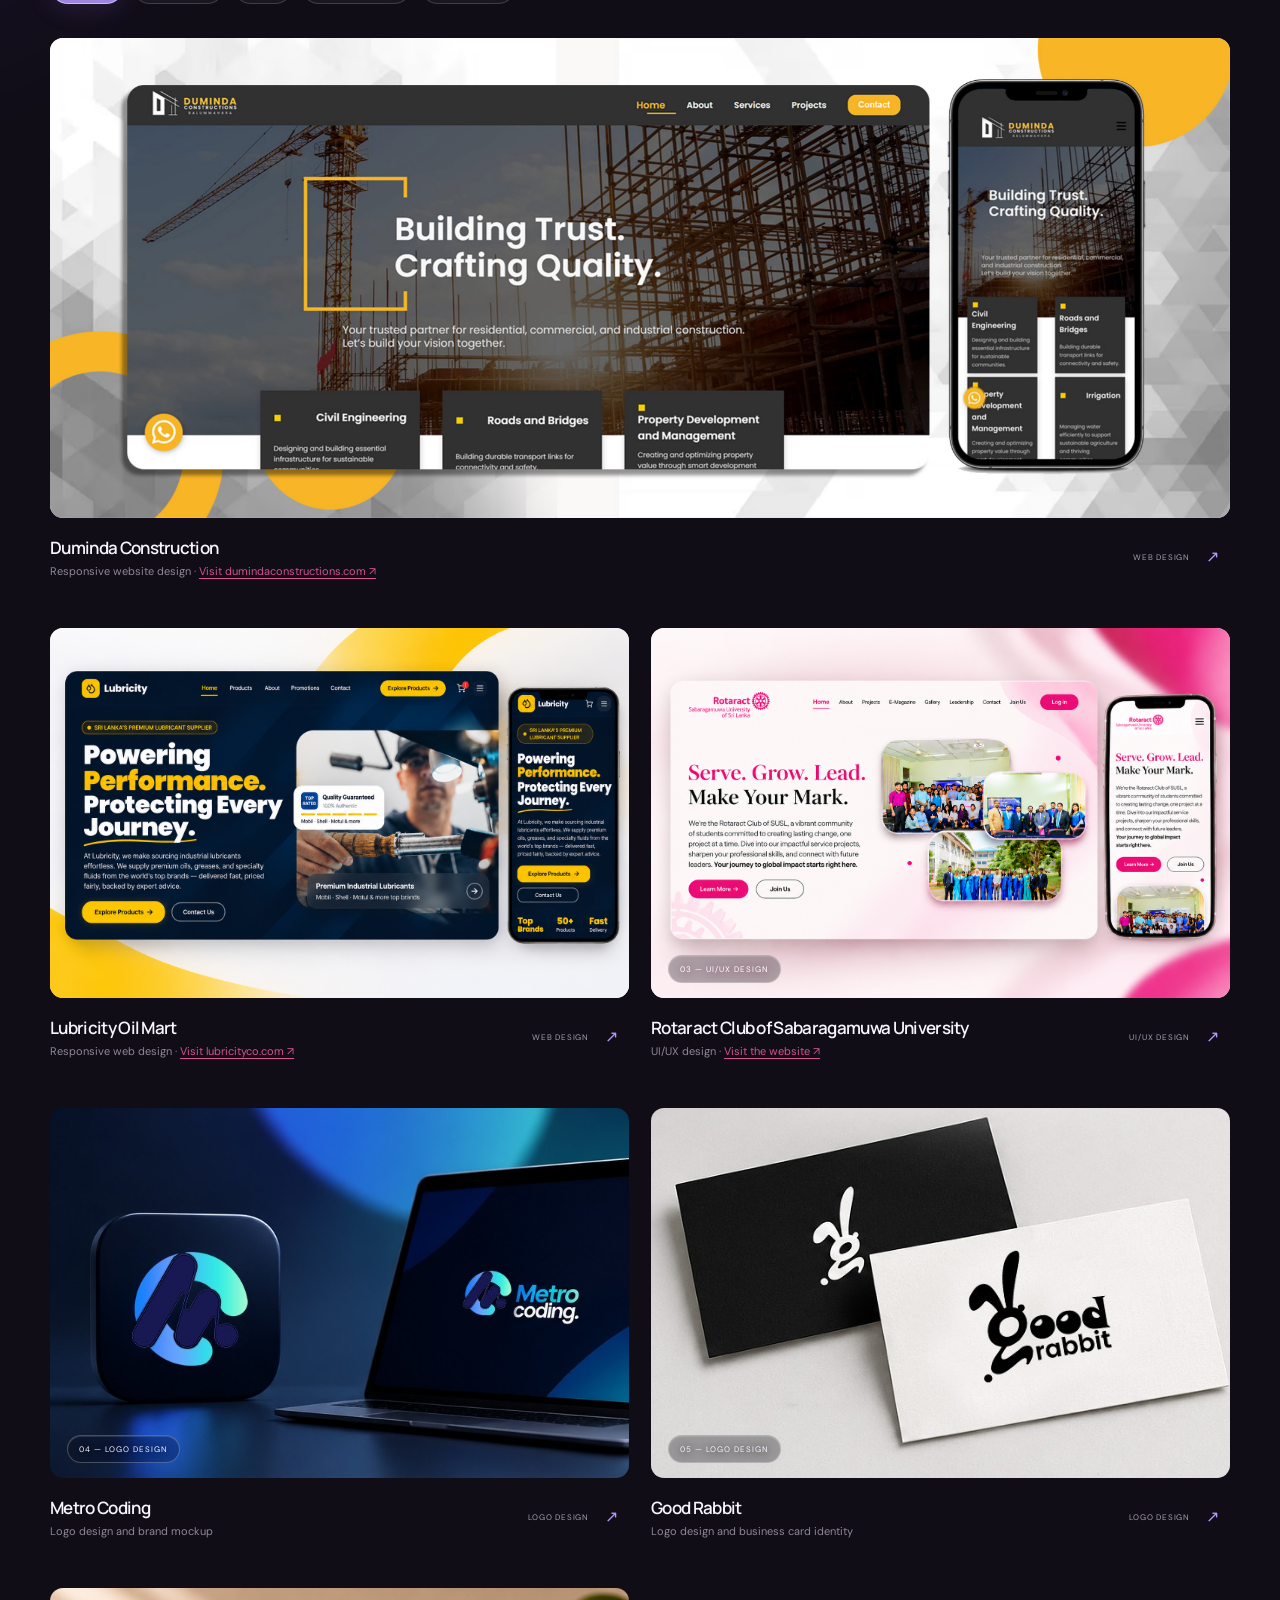
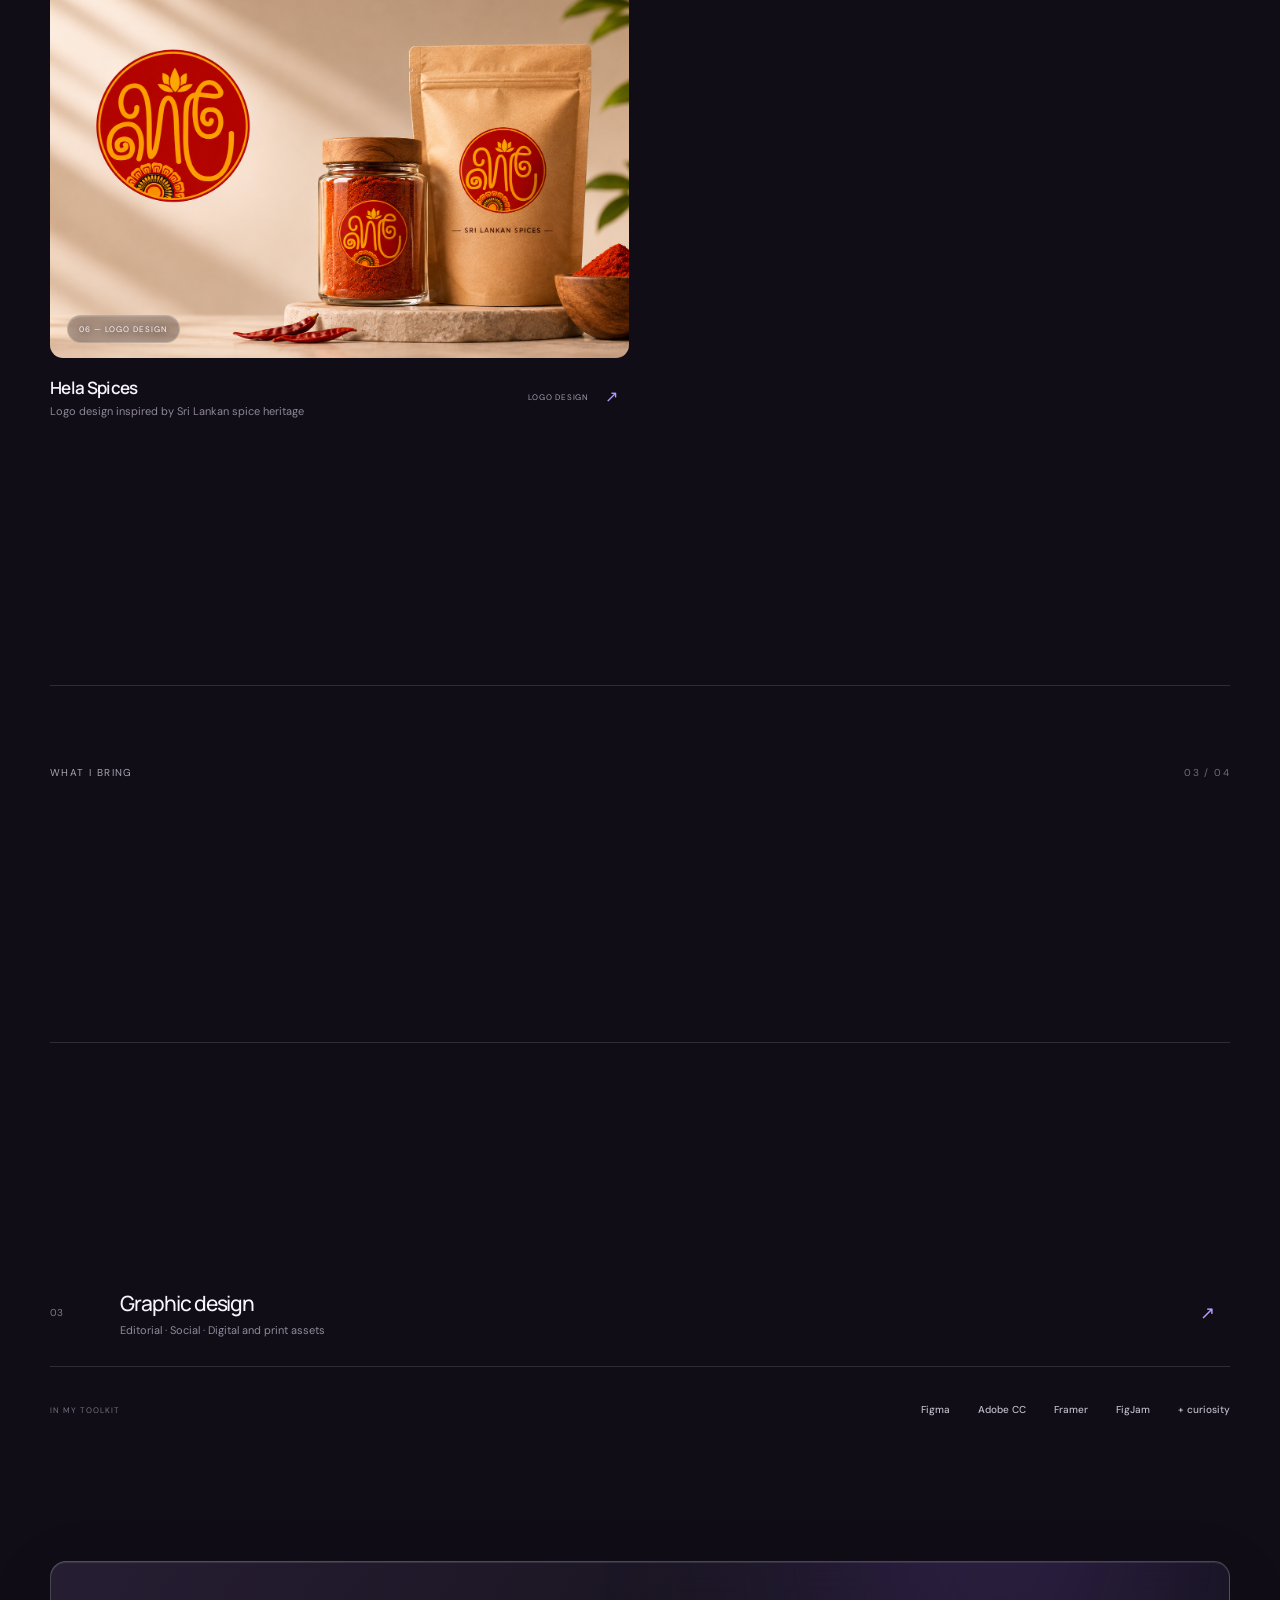
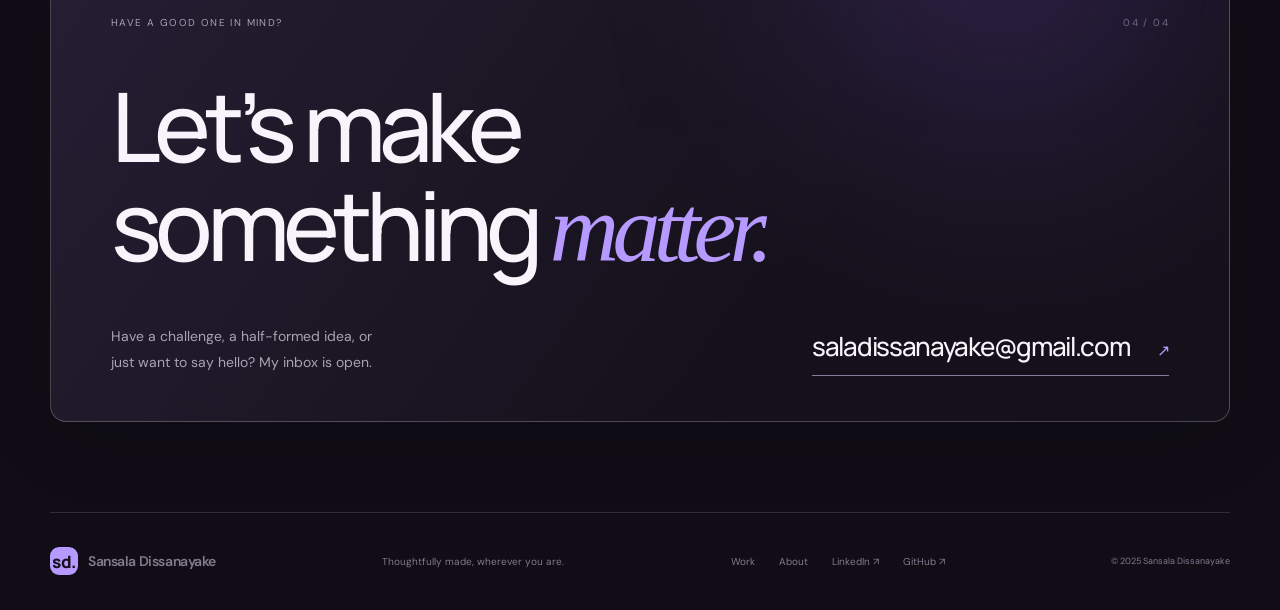
==== commit 079dd645: "Use text-style arrow and star icons" ====
--- a/index.html
+++ b/index.html
@@ -18,7 +18,7 @@
   <header class="topbar">
     <a class="wordmark" href="#top" aria-label="Sansala Dissanayake home"><span class="mark">sd.</span><span>Sansala Dissanayake</span></a>
     <nav class="desktop-nav" aria-label="Main navigation"><a href="#work">Work</a><a href="about.html">About</a><a href="#services">Services</a></nav>
-    <a class="contact-pill" href="mailto:saladissanayake@gmail.com">Let’s talk <span>↗</span></a>
+    <a class="contact-pill" href="mailto:saladissanayake@gmail.com">Let’s talk <span>↗︎</span></a>
     <button class="menu-button" aria-label="Open navigation" aria-expanded="false"><span></span><span></span></button>
   </header>
 
@@ -33,14 +33,14 @@
       </div>
       <div class="hero-art" aria-label="Abstract purple 3D shape">
         <div class="art-orbit orbit-a"></div><div class="art-orbit orbit-b"></div><div class="art-sphere"></div>
-        <div class="glass-note"><span>DESIGN WITH<br>INTENTION</span><i>✳</i></div>
+        <div class="glass-note"><span>DESIGN WITH<br>INTENTION</span><i>✳︎</i></div>
         <span class="art-caption">A LITTLE CLARITY<br>GOES A LONG WAY</span>
       </div>
     </section>
 
     <section class="intro wrap" id="about">
       <div class="section-kicker">A LITTLE ABOUT ME <span>01 / 04</span></div>
-      <div class="intro-content"><h2>Good design makes<br>the <span>complicated</span><br>feel natural.</h2><div class="intro-text"><p>I’m Sansala Dissanayake, a multidisciplinary designer working across UI/UX, web, graphic, and logo design. I turn ideas into clear, thoughtful experiences and visual identities.</p><a class="text-link" href="about.html">More about me <span>↗</span></a></div></div>
+      <div class="intro-content"><h2>Good design makes<br>the <span>complicated</span><br>feel natural.</h2><div class="intro-text"><p>I’m Sansala Dissanayake, a multidisciplinary designer working across UI/UX, web, graphic, and logo design. I turn ideas into clear, thoughtful experiences and visual identities.</p><a class="text-link" href="about.html">More about me <span>↗︎</span></a></div></div>
     </section>
 
     <section class="work wrap" id="work">
@@ -53,25 +53,25 @@
         <button class="filter-button" type="button" data-filter="logo" aria-pressed="false">Logo design</button>
       </div>
       <div class="project-grid">
-        <article class="project project-wide" data-category="web"><div class="project-visual duminda-project"><a class="project-image-link" href="https://dumindaconstructions.com/" target="_blank" rel="noopener noreferrer" aria-label="Open Duminda Constructions website"><img src="assets/duminda-construction-mockup.jpg" alt="Responsive Duminda Construction website mockup shown on desktop and mobile"></a><span class="visual-index">01 — WEB DESIGN</span></div><div class="project-meta"><div><h3>Duminda Construction</h3><p>Responsive website design · <a class="project-description-link" href="https://dumindaconstructions.com/" target="_blank" rel="noopener noreferrer">Visit dumindaconstructions.com ↗</a></p></div><span class="project-type">WEB DESIGN</span><b class="arrow">↗</b></div></article>
-        <article class="project" data-category="web"><div class="project-visual lubricity-project"><a class="project-image-link" href="https://lubricityco.com/" target="_blank" rel="noopener noreferrer" aria-label="Open Lubricity Oil Mart website"><img src="assets/lubricity-responsive-mockup.png" alt="Responsive Lubricity Oil Mart website design shown on desktop and mobile"></a><span class="visual-index">02 — WEB DESIGN</span></div><div class="project-meta"><div><h3>Lubricity Oil Mart</h3><p>Responsive web design · <a class="project-description-link" href="https://lubricityco.com/" target="_blank" rel="noopener noreferrer">Visit lubricityco.com ↗</a></p></div><span class="project-type">WEB DESIGN</span><b class="arrow">↗</b></div></article>
-        <article class="project" data-category="uiux"><div class="project-visual rotaract-project"><a class="project-image-link" href="https://www.rotaractsusl.org/" target="_blank" rel="noopener noreferrer" aria-label="Open Rotaract Club of Sabaragamuwa University website"><img src="assets/rotaract-susl-mockup.png" alt="Responsive Rotaract Club of Sabaragamuwa University website design shown on desktop and mobile"></a><span class="visual-index">03 — UI/UX DESIGN</span></div><div class="project-meta"><div><h3>Rotaract Club of Sabaragamuwa University</h3><p>UI/UX design · <a class="project-description-link" href="https://www.rotaractsusl.org/" target="_blank" rel="noopener noreferrer">Visit the website ↗</a></p></div><span class="project-type">UI/UX DESIGN</span><b class="arrow">↗</b></div></article>
-        <a class="project" data-category="logo" href="#contact"><div class="project-visual visual-logo metro-project"><img src="assets/metro-coding-mockup.jpg" alt="Metro Coding logo shown on an app icon and laptop"><span class="visual-index">04 — LOGO DESIGN</span></div><div class="project-meta"><div><h3>Metro Coding</h3><p>Logo design and brand mockup</p></div><span class="project-type">LOGO DESIGN</span><b class="arrow">↗</b></div></a>
-        <a class="project" data-category="logo" href="#contact"><div class="project-visual visual-logo metro-project"><img src="assets/good-rabbit-mockup.jpg" alt="Good Rabbit logo shown on black and white business cards"><span class="visual-index">05 — LOGO DESIGN</span></div><div class="project-meta"><div><h3>Good Rabbit</h3><p>Logo design and business card identity</p></div><span class="project-type">LOGO DESIGN</span><b class="arrow">↗</b></div></a>
-        <a class="project" data-category="logo" href="#contact"><div class="project-visual visual-logo metro-project"><img src="assets/hela-spices-mockup.png" alt="Hela Spices logo on Sri Lankan spice packaging"><span class="visual-index">06 — LOGO DESIGN</span></div><div class="project-meta"><div><h3>Hela Spices</h3><p>Logo design inspired by Sri Lankan spice heritage</p></div><span class="project-type">LOGO DESIGN</span><b class="arrow">↗</b></div></a>
+        <article class="project project-wide" data-category="web"><div class="project-visual duminda-project"><a class="project-image-link" href="https://dumindaconstructions.com/" target="_blank" rel="noopener noreferrer" aria-label="Open Duminda Constructions website"><img src="assets/duminda-construction-mockup.jpg" alt="Responsive Duminda Construction website mockup shown on desktop and mobile"></a><span class="visual-index">01 — WEB DESIGN</span></div><div class="project-meta"><div><h3>Duminda Construction</h3><p>Responsive website design · <a class="project-description-link" href="https://dumindaconstructions.com/" target="_blank" rel="noopener noreferrer">Visit dumindaconstructions.com ↗︎</a></p></div><span class="project-type">WEB DESIGN</span><b class="arrow">↗︎</b></div></article>
+        <article class="project" data-category="web"><div class="project-visual lubricity-project"><a class="project-image-link" href="https://lubricityco.com/" target="_blank" rel="noopener noreferrer" aria-label="Open Lubricity Oil Mart website"><img src="assets/lubricity-responsive-mockup.png" alt="Responsive Lubricity Oil Mart website design shown on desktop and mobile"></a><span class="visual-index">02 — WEB DESIGN</span></div><div class="project-meta"><div><h3>Lubricity Oil Mart</h3><p>Responsive web design · <a class="project-description-link" href="https://lubricityco.com/" target="_blank" rel="noopener noreferrer">Visit lubricityco.com ↗︎</a></p></div><span class="project-type">WEB DESIGN</span><b class="arrow">↗︎</b></div></article>
+        <article class="project" data-category="uiux"><div class="project-visual rotaract-project"><a class="project-image-link" href="https://www.rotaractsusl.org/" target="_blank" rel="noopener noreferrer" aria-label="Open Rotaract Club of Sabaragamuwa University website"><img src="assets/rotaract-susl-mockup.png" alt="Responsive Rotaract Club of Sabaragamuwa University website design shown on desktop and mobile"></a><span class="visual-index">03 — UI/UX DESIGN</span></div><div class="project-meta"><div><h3>Rotaract Club of Sabaragamuwa University</h3><p>UI/UX design · <a class="project-description-link" href="https://www.rotaractsusl.org/" target="_blank" rel="noopener noreferrer">Visit the website ↗︎</a></p></div><span class="project-type">UI/UX DESIGN</span><b class="arrow">↗︎</b></div></article>
+        <a class="project" data-category="logo" href="#contact"><div class="project-visual visual-logo metro-project"><img src="assets/metro-coding-mockup.jpg" alt="Metro Coding logo shown on an app icon and laptop"><span class="visual-index">04 — LOGO DESIGN</span></div><div class="project-meta"><div><h3>Metro Coding</h3><p>Logo design and brand mockup</p></div><span class="project-type">LOGO DESIGN</span><b class="arrow">↗︎</b></div></a>
+        <a class="project" data-category="logo" href="#contact"><div class="project-visual visual-logo metro-project"><img src="assets/good-rabbit-mockup.jpg" alt="Good Rabbit logo shown on black and white business cards"><span class="visual-index">05 — LOGO DESIGN</span></div><div class="project-meta"><div><h3>Good Rabbit</h3><p>Logo design and business card identity</p></div><span class="project-type">LOGO DESIGN</span><b class="arrow">↗︎</b></div></a>
+        <a class="project" data-category="logo" href="#contact"><div class="project-visual visual-logo metro-project"><img src="assets/hela-spices-mockup.png" alt="Hela Spices logo on Sri Lankan spice packaging"><span class="visual-index">06 — LOGO DESIGN</span></div><div class="project-meta"><div><h3>Hela Spices</h3><p>Logo design inspired by Sri Lankan spice heritage</p></div><span class="project-type">LOGO DESIGN</span><b class="arrow">↗︎</b></div></a>
       </div>
-      <a class="all-work" href="mailto:saladissanayake@gmail.com">Have a project in mind? <span>Let’s make it happen ↗</span></a>
+      <a class="all-work" href="mailto:saladissanayake@gmail.com">Have a project in mind? <span>Let’s make it happen ↗︎</span></a>
     </section>
 
     <section class="services wrap" id="services">
       <div class="section-kicker">WHAT I BRING <span>03 / 04</span></div><div class="services-head"><h2>From first thought<br>to final <span>feeling.</span></h2><p>One curious mind, a few good tools, and a process that makes space for the right idea.</p></div>
-      <div class="service-list"><article><span class="service-num">01</span><div><h3>Digital products</h3><p>Research · UX strategy · UI design · Prototyping</p></div><span class="service-symbol">↗</span></article><article><span class="service-num">02</span><div><h3>Visual identities</h3><p>Art direction · Brand systems · Campaigns</p></div><span class="service-symbol">↗</span></article><article><span class="service-num">03</span><div><h3>Graphic design</h3><p>Editorial · Social · Digital and print assets</p></div><span class="service-symbol">↗</span></article></div>
+      <div class="service-list"><article><span class="service-num">01</span><div><h3>Digital products</h3><p>Research · UX strategy · UI design · Prototyping</p></div><span class="service-symbol">↗︎</span></article><article><span class="service-num">02</span><div><h3>Visual identities</h3><p>Art direction · Brand systems · Campaigns</p></div><span class="service-symbol">↗︎</span></article><article><span class="service-num">03</span><div><h3>Graphic design</h3><p>Editorial · Social · Digital and print assets</p></div><span class="service-symbol">↗︎</span></article></div>
       <div class="tool-row"><span>IN MY TOOLKIT</span><b>Figma</b><b>Adobe CC</b><b>Framer</b><b>FigJam</b><b>+ curiosity</b></div>
     </section>
 
-    <section class="contact wrap" id="contact"><div class="contact-card"><div class="section-kicker">HAVE A GOOD ONE IN MIND? <span>04 / 04</span></div><h2>Let’s make<br>something <span>matter.</span></h2><div class="contact-bottom"><p>Have a challenge, a half-formed idea, or just want to say hello? My inbox is open.</p><a href="mailto:saladissanayake@gmail.com" class="email-link">saladissanayake@gmail.com <span>↗</span></a></div><div class="contact-glow"></div></div></section>
+    <section class="contact wrap" id="contact"><div class="contact-card"><div class="section-kicker">HAVE A GOOD ONE IN MIND? <span>04 / 04</span></div><h2>Let’s make<br>something <span>matter.</span></h2><div class="contact-bottom"><p>Have a challenge, a half-formed idea, or just want to say hello? My inbox is open.</p><a href="mailto:saladissanayake@gmail.com" class="email-link">saladissanayake@gmail.com <span>↗︎</span></a></div><div class="contact-glow"></div></div></section>
   </main>
-  <footer class="footer wrap"><a class="wordmark" href="#top"><span class="mark">sd.</span><span>Sansala Dissanayake</span></a><span>Thoughtfully made, wherever you are.</span><div><a href="#work">Work</a><a href="about.html">About</a><a href="https://www.linkedin.com/in/sansala-dissanayake-72a195317/" target="_blank" rel="noreferrer">LinkedIn ↗</a><a href="https://github.com/sansaladissanayake" target="_blank" rel="noreferrer">GitHub ↗</a></div><small>© 2025 Sansala Dissanayake</small></footer>
+  <footer class="footer wrap"><a class="wordmark" href="#top"><span class="mark">sd.</span><span>Sansala Dissanayake</span></a><span>Thoughtfully made, wherever you are.</span><div><a href="#work">Work</a><a href="about.html">About</a><a href="https://www.linkedin.com/in/sansala-dissanayake-72a195317/" target="_blank" rel="noreferrer">LinkedIn ↗︎</a><a href="https://github.com/sansaladissanayake" target="_blank" rel="noreferrer">GitHub ↗︎</a></div><small>© 2025 Sansala Dissanayake</small></footer>
   <script src="script.js"></script>
 </body>
 </html>
--- a/styles.css
+++ b/styles.css
@@ -56,6 +56,12 @@
 .profile-intro{padding:36px 0 62px}.profile-kicker{border-bottom:1px solid var(--line);padding:0 0 15px;display:flex;justify-content:space-between;color:#8e869a;font-size:9px;letter-spacing:.14em}.profile-grid{display:grid;grid-template-columns:.72fr 1.28fr;gap:10%;align-items:center;padding:66px 4% 10px}.profile-monogram{width:min(280px,100%);aspect-ratio:1;border-radius:50%;margin:auto;position:relative;display:grid;place-items:center;background:radial-gradient(circle at 33% 28%,#e2caff,#a77bff 37%,#53358e 74%,#241b31);box-shadow:inset -22px -30px 55px #100d1677,0 30px 90px #8e63c63d;color:#f7f1ff;transform:rotate(-8deg)}.profile-monogram::before,.profile-monogram::after{content:"";position:absolute;border:1px solid #d9c5ff66;border-radius:50%;inset:-15px;transform:rotate(32deg) scaleY(.36)}.profile-monogram::after{inset:-29px;transform:rotate(-34deg) scaleY(.35);border-color:#ffffff35}.profile-monogram>span{font:700 92px Manrope;letter-spacing:-.12em}.profile-monogram i{position:absolute;right:20%;top:19%;font-style:normal;color:#f0d5ff;font-size:27px}.profile-monogram small{position:absolute;left:-20px;bottom:20px;font-size:8px;line-height:1.6;letter-spacing:.15em;color:#c3b3da;transform:rotate(8deg)}.profile-copy h1{font:500 clamp(54px,7vw,86px)/.98 Manrope;letter-spacing:-.075em;margin:0 0 24px}.profile-copy h1 em{font-family:Georgia,serif;font-weight:400;color:var(--purple)}.profile-copy>p{max-width:565px;color:#b6afc1;font-size:14px;line-height:1.85}.profile-work-link{display:inline-flex;gap:35px;margin-top:13px;padding-bottom:10px;border-bottom:1px solid #756b83;font-size:12px}.profile-work-link span{color:var(--purple)}.profile-details{display:grid;grid-template-columns:1fr 1fr;gap:12px;padding-bottom:58px}.profile-detail{min-height:200px;padding:24px 25px;border:1px solid #ffffff1a;border-radius:13px;background:linear-gradient(140deg,#ffffff09,#ffffff02)}.detail-index{font-size:8px;letter-spacing:.14em;color:#90869e}.profile-detail h2{font:500 24px Manrope;letter-spacing:-.05em;margin:29px 0 11px}.profile-detail>p{max-width:460px;color:#aaa3b5;font-size:12px;line-height:1.75;margin:0}.profile-skills{grid-column:span 2;min-height:165px}.profile-skills h2{margin:19px 0 13px}.skill-tags{display:flex;flex-wrap:wrap;gap:7px;margin-bottom:12px}.skill-tags span{border:1px solid #ffffff20;border-radius:20px;padding:7px 11px;color:#d2c8dd;font-size:10px;background:#ffffff08;backdrop-filter:blur(10px)}.profile-contact{border-top:1px solid var(--line);padding:24px 0 58px;display:flex;justify-content:space-between;align-items:center}.profile-contact p{margin:0;color:#aaa3b5;font-size:12px}.profile-contact>a{font:500 18px Manrope;border-bottom:1px solid #8d7e9c;padding-bottom:9px}.profile-contact>a span{color:var(--purple);margin-left:20px}
 @media(max-width:760px){.profile-intro{padding-top:28px;padding-bottom:40px}.profile-kicker{font-size:8px}.profile-grid{grid-template-columns:1fr;gap:43px;padding:50px 3% 0}.profile-monogram{width:190px}.profile-monogram>span{font-size:69px}.profile-monogram small{left:-18px;bottom:10px}.profile-copy h1{font-size:clamp(54px,13vw,76px)}.profile-copy>p{font-size:13px}.profile-details{grid-template-columns:1fr;padding-bottom:40px}.profile-detail{min-height:170px;padding:21px}.profile-skills{grid-column:auto;min-height:180px}.profile-contact{padding-bottom:45px;gap:20px}.profile-contact>a{font-size:16px;white-space:nowrap}}
 body{display:grid;grid-template-rows:auto 1fr auto;min-height:100vh}body>main{flex:unset;min-height:0}body>footer{flex-shrink:unset}
+/* Responsive refinements for tablet and narrow phone layouts */
+@media(max-width:1024px){:root{--page:calc(100% - 56px)}.hero{min-height:640px;padding-top:94px}.hero-art{width:300px;height:300px;right:0;top:175px;transform:scale(.88);transform-origin:center right}.hero h1{font-size:clamp(64px,9vw,96px)}.project-wide .project-visual{height:420px}.project-visual{height:330px}.footer{gap:18px}.footer>div{gap:17px}}
+@media(max-width:760px){:root{--page:calc(100% - 40px)}.hero{min-height:710px;padding-top:76px}.hero-art{top:355px;right:50%;transform:translateX(50%) scale(.78);transform-origin:center}.hero-bottom{position:relative;z-index:2}.project-wide .project-visual,.project-visual{height:clamp(260px,72vw,360px)}.footer{width:var(--page)}.footer>div{flex-wrap:wrap}.filter-button{min-height:42px}.profile-grid{padding-inline:0}}
+@media(max-width:480px){:root{--page:calc(100% - 32px)}.topbar{height:68px}.wordmark{font-size:12px;gap:7px}.mark{width:26px;height:26px;font-size:15px}.contact-pill{font-size:10px;padding:9px 11px;margin-right:8px}.contact-pill span{padding-left:7px}.menu-button{padding:7px}.hero{min-height:680px;padding-top:68px}.eyebrow{font-size:8px;letter-spacing:.1em}.eyebrow-divider{padding:0 7px}h1{font-size:clamp(53px,13.4vw,68px);margin-top:33px}.hero-copy{font-size:12px;line-height:1.6}.hero-bottom{margin-top:24px}.hero-art{top:350px;transform:translateX(50%) scale(.68)}.intro{padding:65px 0 82px}.section-heading h2{margin-top:22px}.section-kicker{font-size:8px}.project-visual,.project-wide .project-visual{height:260px}.luma-body>b{font-size:34px}.luma-product{width:42%}.form-card{width:70%;height:84%;padding:16px}.play-poster{width:67%;padding:17px}.project-meta{gap:9px}.project-meta h3{font-size:15px}.project-meta p{font-size:10px;line-height:1.5}.project-type{font-size:7px}.all-work{font-size:10px}.services-head h2{font-size:clamp(42px,11vw,56px)}.contact-card{padding:29px 19px 24px}.contact h2{font-size:clamp(49px,12vw,64px)}.email-link{font-size:16px}.footer{grid-template-columns:1fr auto;gap:18px 10px}.footer>.wordmark{font-size:11px}.footer>span{font-size:9px}.footer>div{grid-column:1/-1;gap:18px}.footer small{grid-column:1/-1;justify-self:start}.profile-kicker{gap:12px;letter-spacing:.08em}.profile-kicker span:last-child{text-align:right}.profile-detail h2{font-size:21px}.profile-contact{align-items:flex-start;flex-direction:column}.profile-contact>a{font-size:16px}}
+@media(max-width:360px){:root{--page:calc(100% - 28px)}.wordmark>span:last-child{display:none}.contact-pill{margin-left:auto}.hero-art{transform:translateX(50%) scale(.61)}.hero{min-height:650px}.hero-index span{margin-left:8px}.project-visual,.project-wide .project-visual{height:235px}.filter-button{padding-inline:10px;font-size:9px}.footer>div{gap:13px}}
+.arrow,.service-symbol,.round-link,.contact-pill>span,.glass-note i,.profile-monogram i,.email-link>span,.text-link>span,.profile-work-link>span,.profile-contact>a>span{font-family:"Segoe UI Symbol","Apple Symbols","Noto Sans Symbols 2",sans-serif;font-variant-emoji:text}
 .profile-detail:nth-child(2){transition-delay:.1s}.profile-detail:nth-child(3){transition-delay:.18s}.profile-contact{transition-delay:.08s}
 .bottom-glass{height:82px;border:0;backdrop-filter:blur(4px) saturate(135%);-webkit-backdrop-filter:blur(4px) saturate(135%);background:linear-gradient(180deg,rgba(204,184,255,0) 0%,rgba(204,184,255,.012) 28%,rgba(204,184,255,.035) 65%,rgba(26,21,36,.2) 100%);mask-image:linear-gradient(180deg,transparent 0%,rgba(0,0,0,.03) 22%,rgba(0,0,0,.18) 52%,rgba(0,0,0,.62) 82%,#000 100%);-webkit-mask-image:linear-gradient(180deg,transparent 0%,rgba(0,0,0,.03) 22%,rgba(0,0,0,.18) 52%,rgba(0,0,0,.62) 82%,#000 100%)}
 @media(max-width:760px){.bottom-glass{height:62px;backdrop-filter:blur(3px) saturate(130%);-webkit-backdrop-filter:blur(3px) saturate(130%)}}
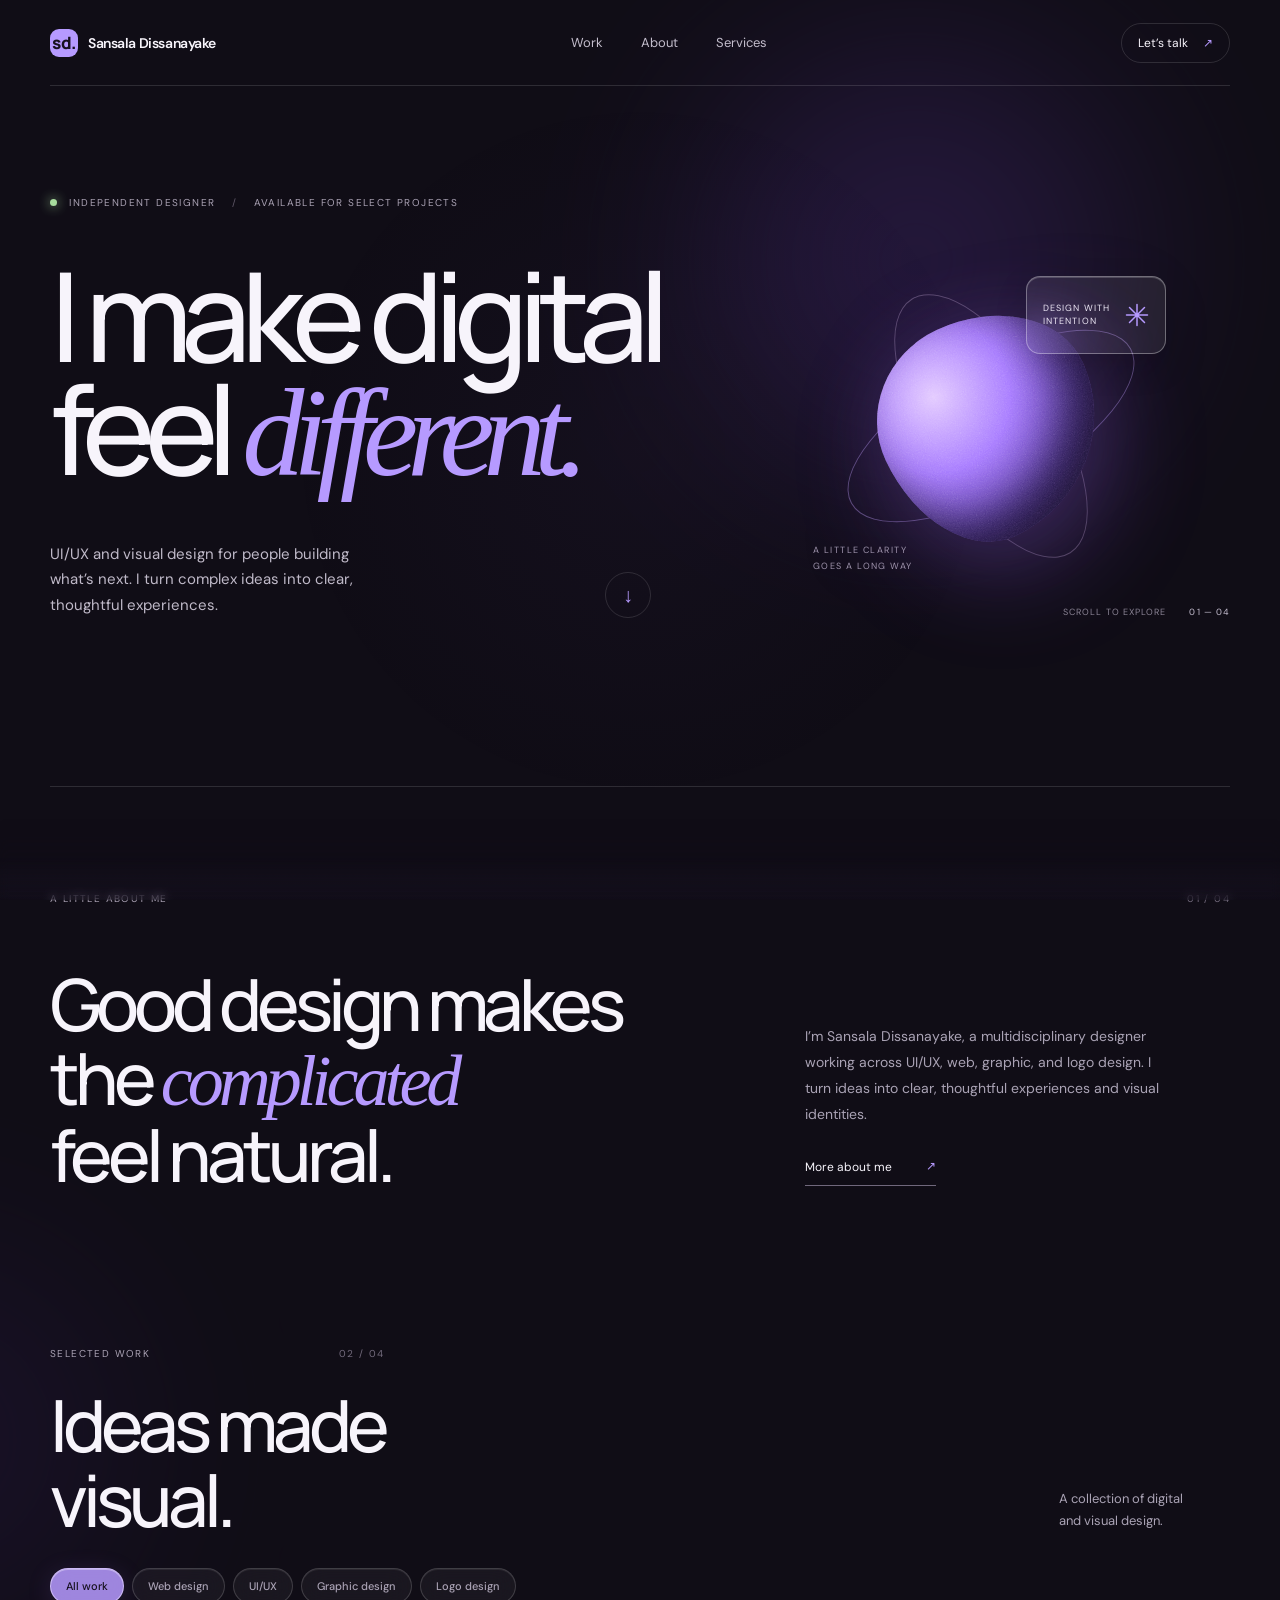
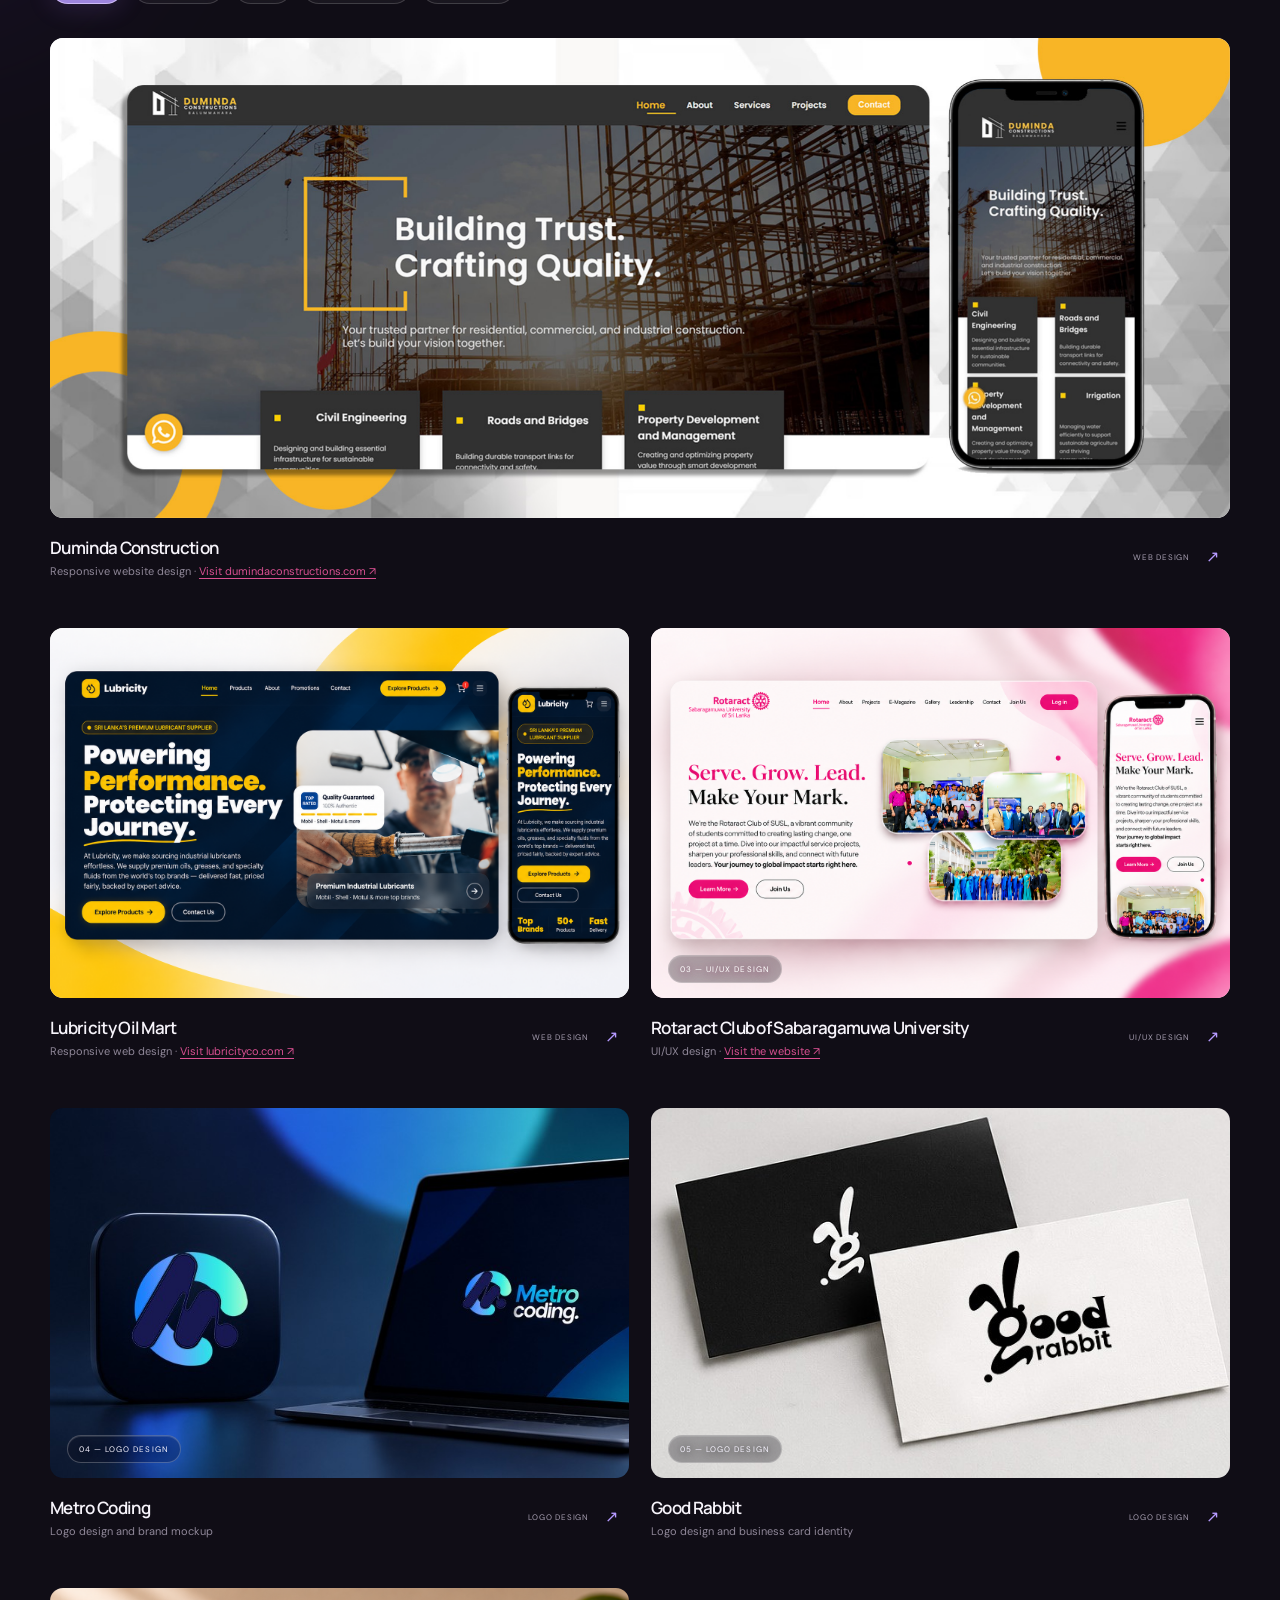
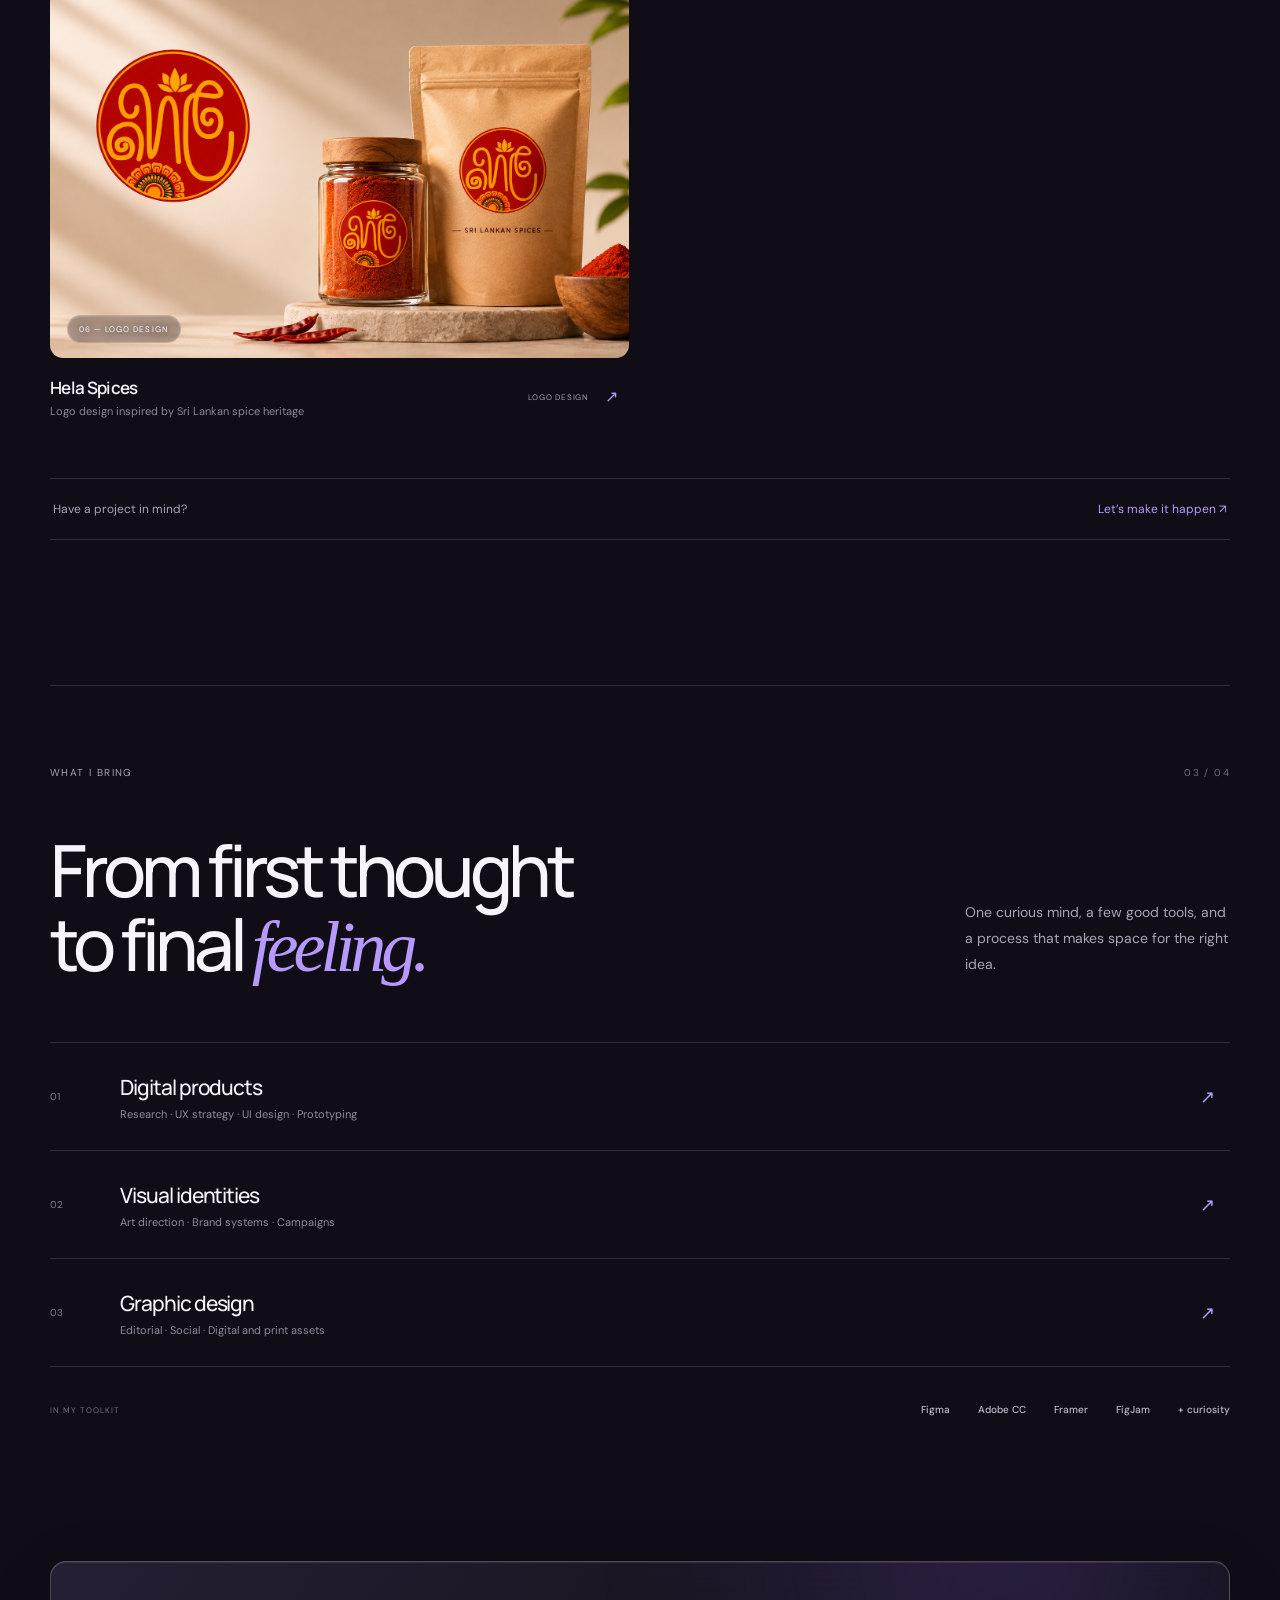
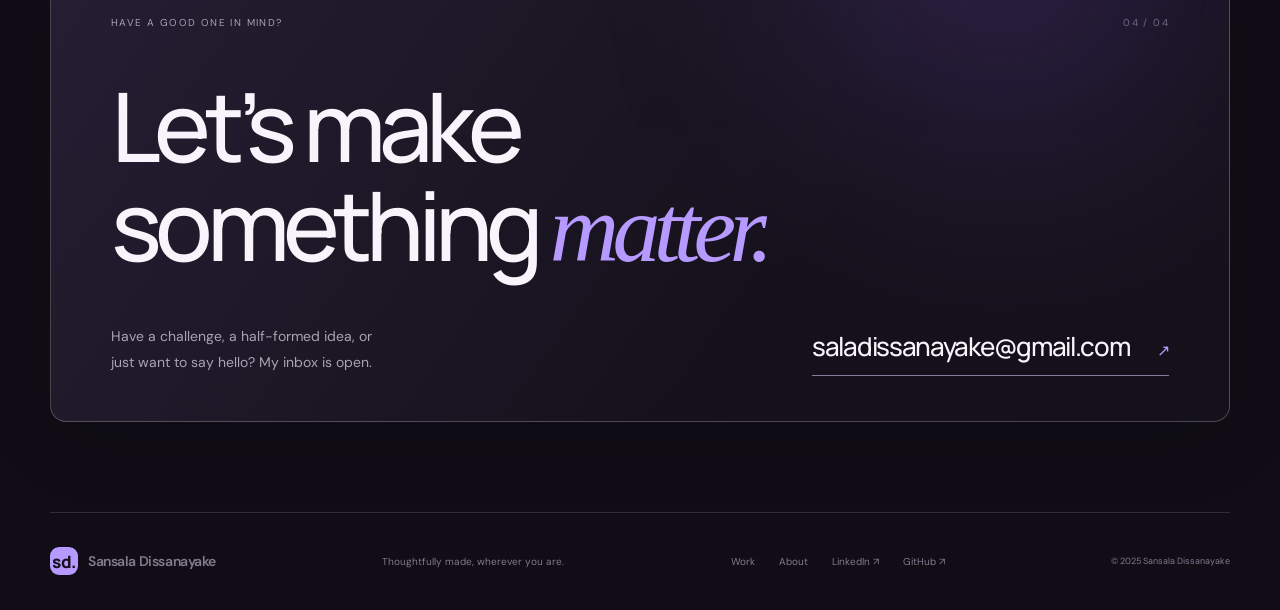
==== commit c978edbe: "Replace decorative star emoji with vector icon" ====
--- a/index.html
+++ b/index.html
@@ -33,7 +33,7 @@
       </div>
       <div class="hero-art" aria-label="Abstract purple 3D shape">
         <div class="art-orbit orbit-a"></div><div class="art-orbit orbit-b"></div><div class="art-sphere"></div>
-        <div class="glass-note"><span>DESIGN WITH<br>INTENTION</span><i>✳︎</i></div>
+        <div class="glass-note"><span>DESIGN WITH<br>INTENTION</span><svg class="spark-icon" viewBox="0 0 32 32" aria-hidden="true"><path d="M16 2v28M2 16h28M6 6l20 20M26 6L6 26"/></svg></div>
         <span class="art-caption">A LITTLE CLARITY<br>GOES A LONG WAY</span>
       </div>
     </section>
--- a/styles.css
+++ b/styles.css
@@ -62,6 +62,7 @@
 @media(max-width:480px){:root{--page:calc(100% - 32px)}.topbar{height:68px}.wordmark{font-size:12px;gap:7px}.mark{width:26px;height:26px;font-size:15px}.contact-pill{font-size:10px;padding:9px 11px;margin-right:8px}.contact-pill span{padding-left:7px}.menu-button{padding:7px}.hero{min-height:680px;padding-top:68px}.eyebrow{font-size:8px;letter-spacing:.1em}.eyebrow-divider{padding:0 7px}h1{font-size:clamp(53px,13.4vw,68px);margin-top:33px}.hero-copy{font-size:12px;line-height:1.6}.hero-bottom{margin-top:24px}.hero-art{top:350px;transform:translateX(50%) scale(.68)}.intro{padding:65px 0 82px}.section-heading h2{margin-top:22px}.section-kicker{font-size:8px}.project-visual,.project-wide .project-visual{height:260px}.luma-body>b{font-size:34px}.luma-product{width:42%}.form-card{width:70%;height:84%;padding:16px}.play-poster{width:67%;padding:17px}.project-meta{gap:9px}.project-meta h3{font-size:15px}.project-meta p{font-size:10px;line-height:1.5}.project-type{font-size:7px}.all-work{font-size:10px}.services-head h2{font-size:clamp(42px,11vw,56px)}.contact-card{padding:29px 19px 24px}.contact h2{font-size:clamp(49px,12vw,64px)}.email-link{font-size:16px}.footer{grid-template-columns:1fr auto;gap:18px 10px}.footer>.wordmark{font-size:11px}.footer>span{font-size:9px}.footer>div{grid-column:1/-1;gap:18px}.footer small{grid-column:1/-1;justify-self:start}.profile-kicker{gap:12px;letter-spacing:.08em}.profile-kicker span:last-child{text-align:right}.profile-detail h2{font-size:21px}.profile-contact{align-items:flex-start;flex-direction:column}.profile-contact>a{font-size:16px}}
 @media(max-width:360px){:root{--page:calc(100% - 28px)}.wordmark>span:last-child{display:none}.contact-pill{margin-left:auto}.hero-art{transform:translateX(50%) scale(.61)}.hero{min-height:650px}.hero-index span{margin-left:8px}.project-visual,.project-wide .project-visual{height:235px}.filter-button{padding-inline:10px;font-size:9px}.footer>div{gap:13px}}
 .arrow,.service-symbol,.round-link,.contact-pill>span,.glass-note i,.profile-monogram i,.email-link>span,.text-link>span,.profile-work-link>span,.profile-contact>a>span{font-family:"Segoe UI Symbol","Apple Symbols","Noto Sans Symbols 2",sans-serif;font-variant-emoji:text}
+.spark-icon{display:block;fill:none}.glass-note .spark-icon{width:24px;height:24px;stroke:var(--purple);stroke-width:2;stroke-linecap:round}.profile-monogram .spark-icon{position:absolute;right:20%;top:19%;width:30px;height:30px;stroke:#f0d5ff;stroke-width:2.5;stroke-linecap:round}
 .profile-detail:nth-child(2){transition-delay:.1s}.profile-detail:nth-child(3){transition-delay:.18s}.profile-contact{transition-delay:.08s}
 .bottom-glass{height:82px;border:0;backdrop-filter:blur(4px) saturate(135%);-webkit-backdrop-filter:blur(4px) saturate(135%);background:linear-gradient(180deg,rgba(204,184,255,0) 0%,rgba(204,184,255,.012) 28%,rgba(204,184,255,.035) 65%,rgba(26,21,36,.2) 100%);mask-image:linear-gradient(180deg,transparent 0%,rgba(0,0,0,.03) 22%,rgba(0,0,0,.18) 52%,rgba(0,0,0,.62) 82%,#000 100%);-webkit-mask-image:linear-gradient(180deg,transparent 0%,rgba(0,0,0,.03) 22%,rgba(0,0,0,.18) 52%,rgba(0,0,0,.62) 82%,#000 100%)}
 @media(max-width:760px){.bottom-glass{height:62px;backdrop-filter:blur(3px) saturate(130%);-webkit-backdrop-filter:blur(3px) saturate(130%)}}
